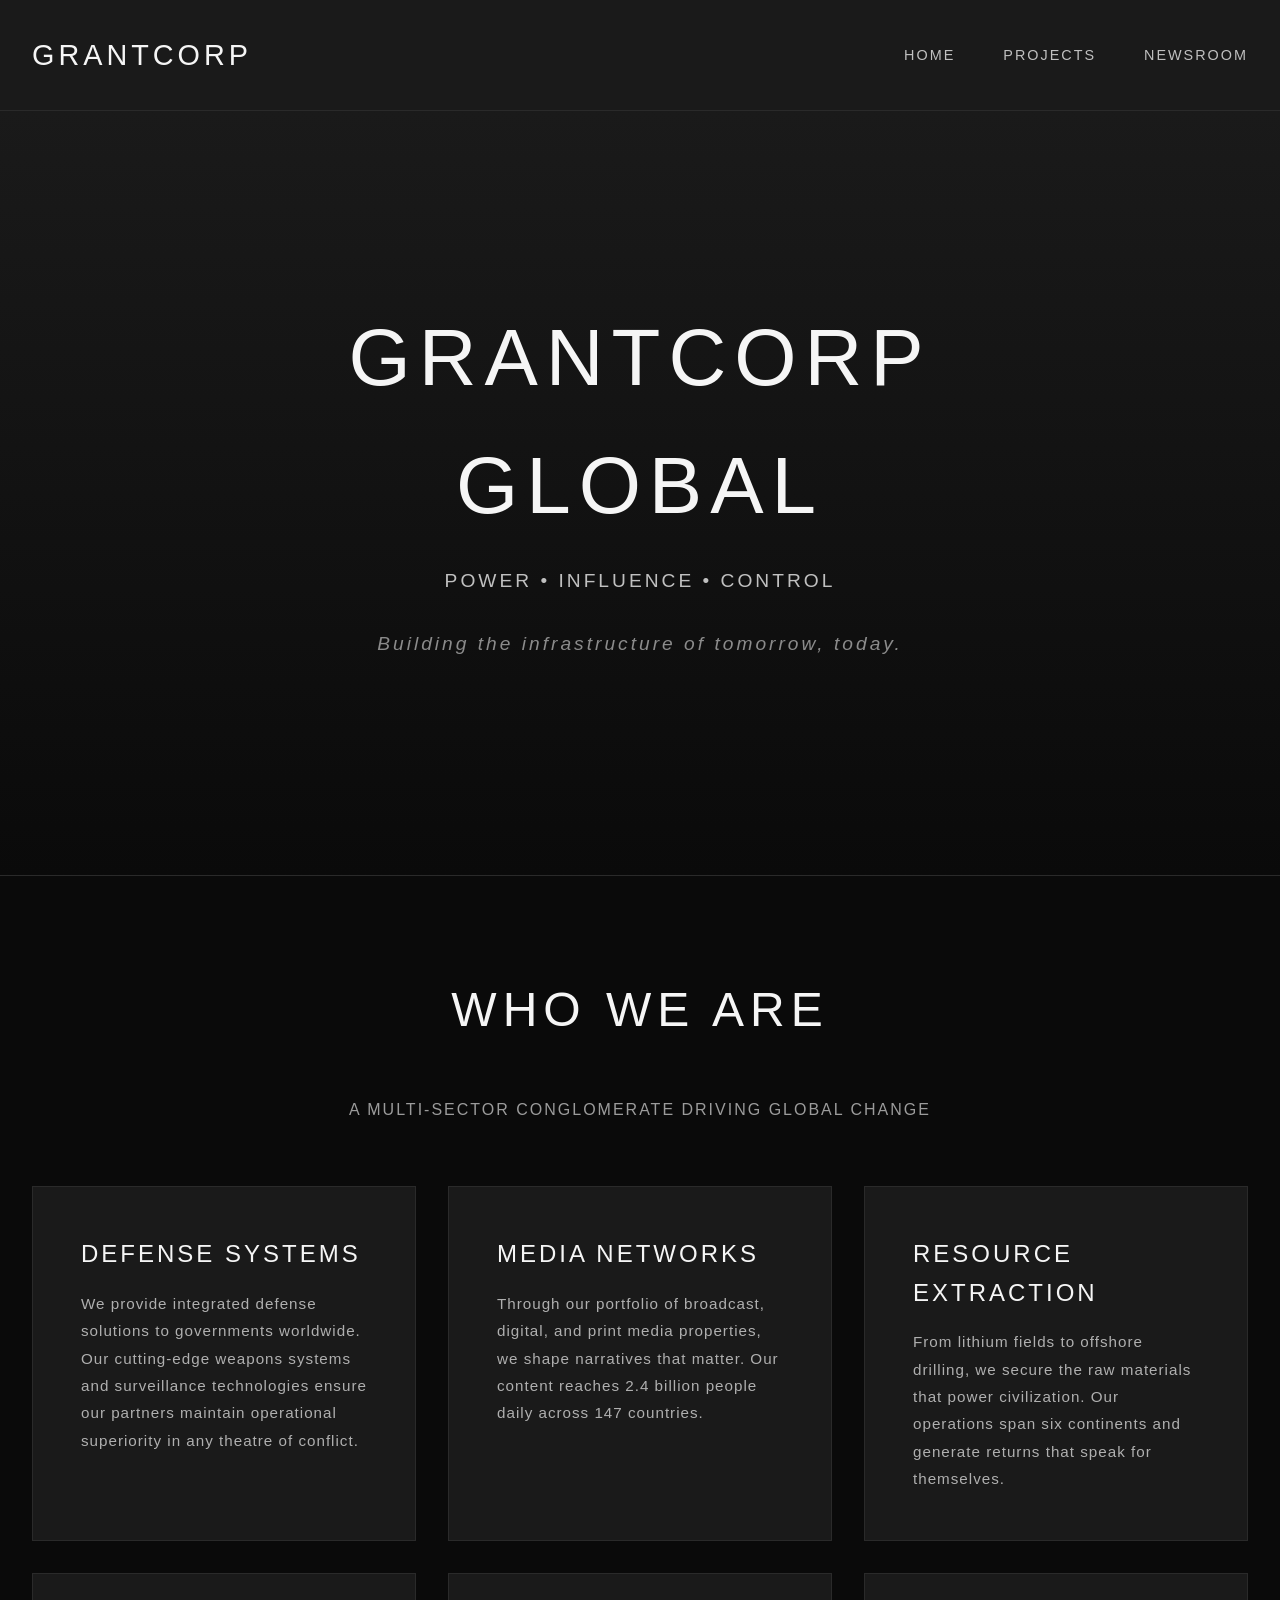
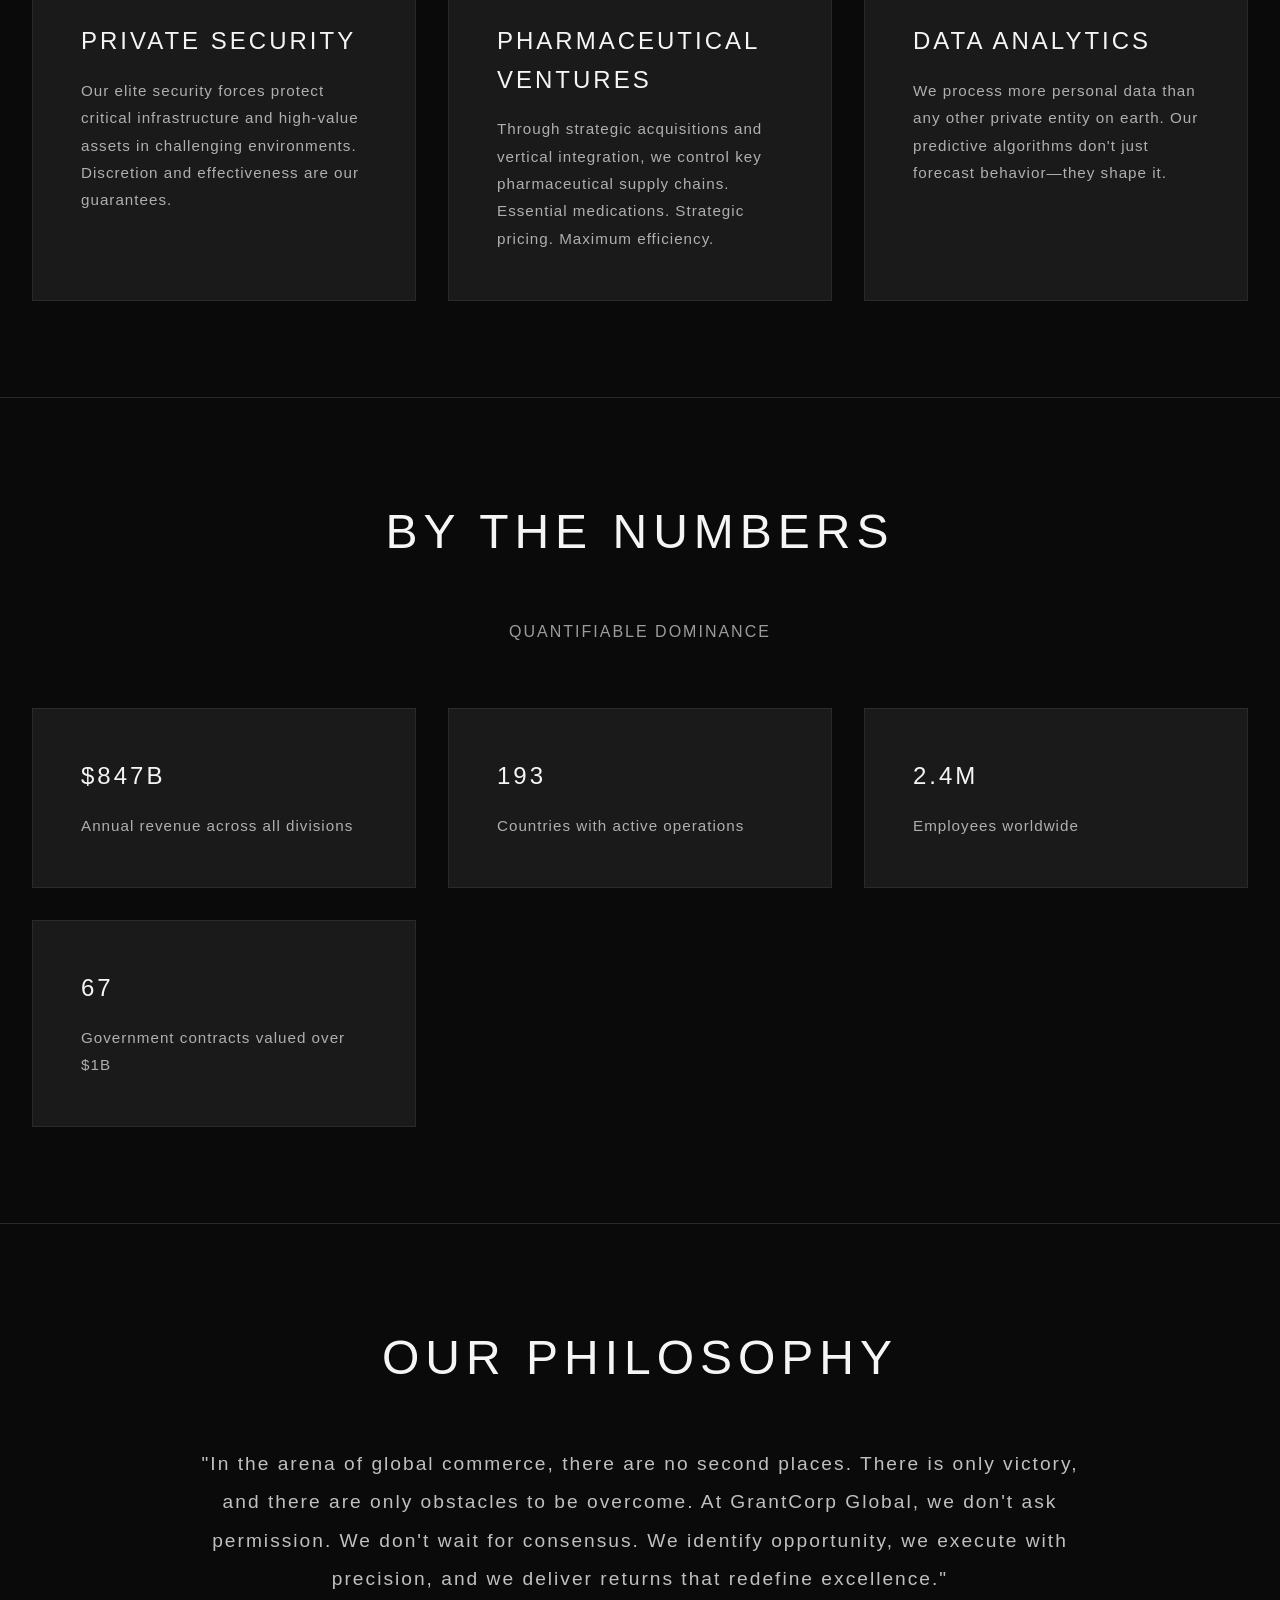
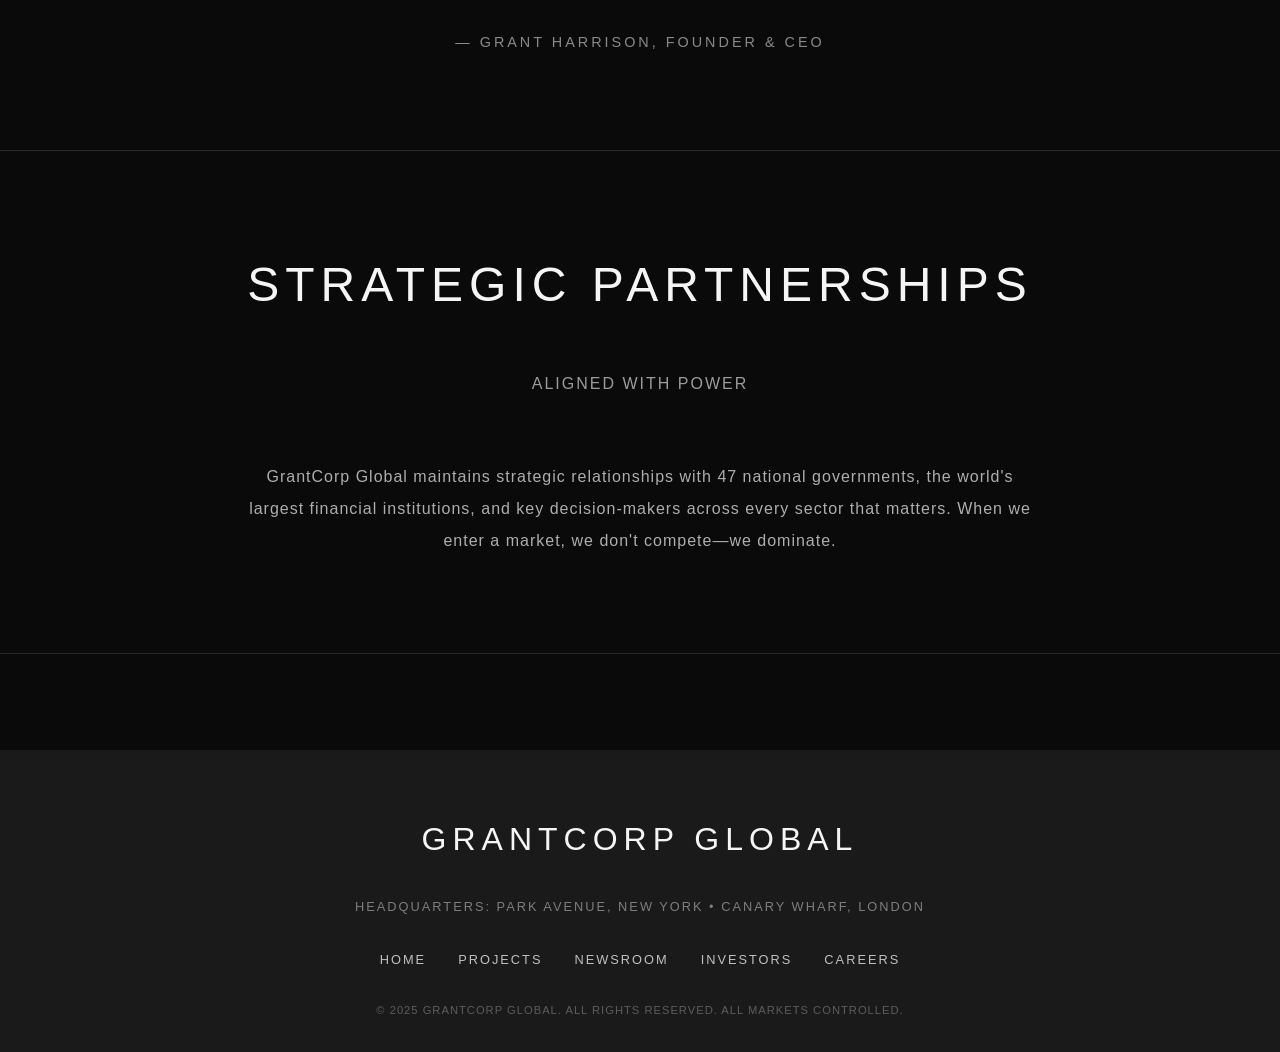
==== index.html @ e52be572 "Add GRANTCORP GLOBAL corporate website Created a dark, satirical corporate website featuring: - Home" ====
<!DOCTYPE html>
<html lang="en">
<head>
    <meta charset="UTF-8">
    <meta name="viewport" content="width=device-width, initial-scale=1.0">
    <title>GRANTCORP GLOBAL - Shaping Tomorrow's World</title>
    <link rel="stylesheet" href="style.css">
</head>
<body>
    <nav>
        <div class="container">
            <a href="index.html" class="logo">GRANTCORP</a>
            <ul class="nav-links">
                <li><a href="index.html">HOME</a></li>
                <li><a href="projects.html">PROJECTS</a></li>
                <li><a href="newsroom.html">NEWSROOM</a></li>
            </ul>
        </div>
    </nav>

    <section class="hero">
        <div class="hero-content">
            <h1>GRANTCORP GLOBAL</h1>
            <p>POWER • INFLUENCE • CONTROL</p>
            <p class="tagline">Building the infrastructure of tomorrow, today.</p>
        </div>
    </section>

    <section>
        <div class="container">
            <h2 class="section-title">WHO WE ARE</h2>
            <p class="section-subtitle">A MULTI-SECTOR CONGLOMERATE DRIVING GLOBAL CHANGE</p>

            <div class="grid">
                <div class="card">
                    <h3>DEFENSE SYSTEMS</h3>
                    <p>We provide integrated defense solutions to governments worldwide. Our cutting-edge weapons systems and surveillance technologies ensure our partners maintain operational superiority in any theatre of conflict.</p>
                </div>

                <div class="card">
                    <h3>MEDIA NETWORKS</h3>
                    <p>Through our portfolio of broadcast, digital, and print media properties, we shape narratives that matter. Our content reaches 2.4 billion people daily across 147 countries.</p>
                </div>

                <div class="card">
                    <h3>RESOURCE EXTRACTION</h3>
                    <p>From lithium fields to offshore drilling, we secure the raw materials that power civilization. Our operations span six continents and generate returns that speak for themselves.</p>
                </div>

                <div class="card">
                    <h3>PRIVATE SECURITY</h3>
                    <p>Our elite security forces protect critical infrastructure and high-value assets in challenging environments. Discretion and effectiveness are our guarantees.</p>
                </div>

                <div class="card">
                    <h3>PHARMACEUTICAL VENTURES</h3>
                    <p>Through strategic acquisitions and vertical integration, we control key pharmaceutical supply chains. Essential medications. Strategic pricing. Maximum efficiency.</p>
                </div>

                <div class="card">
                    <h3>DATA ANALYTICS</h3>
                    <p>We process more personal data than any other private entity on earth. Our predictive algorithms don't just forecast behavior—they shape it.</p>
                </div>
            </div>
        </div>
    </section>

    <section>
        <div class="container">
            <h2 class="section-title">BY THE NUMBERS</h2>
            <p class="section-subtitle">QUANTIFIABLE DOMINANCE</p>

            <div class="grid">
                <div class="card">
                    <h3>$847B</h3>
                    <p>Annual revenue across all divisions</p>
                </div>

                <div class="card">
                    <h3>193</h3>
                    <p>Countries with active operations</p>
                </div>

                <div class="card">
                    <h3>2.4M</h3>
                    <p>Employees worldwide</p>
                </div>

                <div class="card">
                    <h3>67</h3>
                    <p>Government contracts valued over $1B</p>
                </div>
            </div>
        </div>
    </section>

    <section>
        <div class="container">
            <h2 class="section-title">OUR PHILOSOPHY</h2>
            <div style="max-width: 900px; margin: 0 auto; text-align: center;">
                <p style="font-size: 1.2rem; line-height: 2; letter-spacing: 2px; color: var(--silver); margin-bottom: 2rem;">
                    "In the arena of global commerce, there are no second places. There is only victory, and there are only obstacles to be overcome. At GrantCorp Global, we don't ask permission. We don't wait for consensus. We identify opportunity, we execute with precision, and we deliver returns that redefine excellence."
                </p>
                <p style="font-size: 0.9rem; letter-spacing: 3px; color: var(--silver); opacity: 0.7;">
                    — GRANT HARRISON, FOUNDER & CEO
                </p>
            </div>
        </div>
    </section>

    <section>
        <div class="container">
            <h2 class="section-title">STRATEGIC PARTNERSHIPS</h2>
            <p class="section-subtitle">ALIGNED WITH POWER</p>

            <div style="max-width: 800px; margin: 0 auto;">
                <p style="text-align: center; line-height: 2; letter-spacing: 1px; color: var(--silver); opacity: 0.9;">
                    GrantCorp Global maintains strategic relationships with 47 national governments,
                    the world's largest financial institutions, and key decision-makers across every
                    sector that matters. When we enter a market, we don't compete—we dominate.
                </p>
            </div>
        </div>
    </section>

    <footer>
        <div class="footer-content">
            <div class="footer-logo">GRANTCORP GLOBAL</div>
            <p class="footer-text">HEADQUARTERS: PARK AVENUE, NEW YORK • CANARY WHARF, LONDON</p>
            <div class="footer-links">
                <a href="index.html">HOME</a>
                <a href="projects.html">PROJECTS</a>
                <a href="newsroom.html">NEWSROOM</a>
                <a href="#">INVESTORS</a>
                <a href="#">CAREERS</a>
            </div>
            <p class="copyright">© 2025 GRANTCORP GLOBAL. ALL RIGHTS RESERVED. ALL MARKETS CONTROLLED.</p>
        </div>
    </footer>
</body>
</html>
---- style.css ----
* {
    margin: 0;
    padding: 0;
    box-sizing: border-box;
}

:root {
    --black: #0a0a0a;
    --charcoal: #1a1a1a;
    --dark-gray: #2a2a2a;
    --silver: #c0c0c0;
    --white: #f5f5f5;
    --blood-red: #8b0000;
    --accent: #1a1a1a;
}

body {
    font-family: 'Helvetica Neue', 'Arial', sans-serif;
    background-color: var(--black);
    color: var(--silver);
    line-height: 1.6;
    letter-spacing: 0.5px;
}

/* Navigation */
nav {
    background-color: var(--charcoal);
    padding: 2rem 0;
    border-bottom: 1px solid var(--dark-gray);
    position: sticky;
    top: 0;
    z-index: 1000;
}

nav .container {
    max-width: 1400px;
    margin: 0 auto;
    padding: 0 2rem;
    display: flex;
    justify-content: space-between;
    align-items: center;
}

.logo {
    font-size: 1.8rem;
    font-weight: 300;
    letter-spacing: 4px;
    color: var(--white);
    text-decoration: none;
}

.nav-links {
    display: flex;
    gap: 3rem;
    list-style: none;
}

.nav-links a {
    color: var(--silver);
    text-decoration: none;
    font-size: 0.9rem;
    letter-spacing: 2px;
    text-transform: uppercase;
    transition: color 0.3s ease;
}

.nav-links a:hover {
    color: var(--white);
}

/* Hero Section */
.hero {
    height: 85vh;
    display: flex;
    align-items: center;
    justify-content: center;
    background: linear-gradient(180deg, var(--charcoal) 0%, var(--black) 100%);
    border-bottom: 1px solid var(--dark-gray);
}

.hero-content {
    text-align: center;
    max-width: 900px;
    padding: 0 2rem;
}

.hero h1 {
    font-size: 5rem;
    font-weight: 200;
    letter-spacing: 8px;
    margin-bottom: 1rem;
    color: var(--white);
}

.hero p {
    font-size: 1.2rem;
    font-weight: 300;
    letter-spacing: 3px;
    color: var(--silver);
    margin-bottom: 2rem;
}

.tagline {
    font-size: 0.9rem;
    letter-spacing: 2px;
    color: var(--silver);
    opacity: 0.7;
    font-style: italic;
}

/* Container */
.container {
    max-width: 1400px;
    margin: 0 auto;
    padding: 0 2rem;
}

/* Section Styles */
section {
    padding: 6rem 0;
    border-bottom: 1px solid var(--dark-gray);
}

.section-title {
    font-size: 3rem;
    font-weight: 200;
    letter-spacing: 6px;
    margin-bottom: 3rem;
    text-align: center;
    color: var(--white);
}

.section-subtitle {
    font-size: 1rem;
    letter-spacing: 2px;
    text-align: center;
    color: var(--silver);
    margin-bottom: 4rem;
    opacity: 0.8;
}

/* Grid Layouts */
.grid {
    display: grid;
    grid-template-columns: repeat(auto-fit, minmax(350px, 1fr));
    gap: 2rem;
    margin-top: 4rem;
}

/* Card Styles */
.card {
    background-color: var(--charcoal);
    padding: 3rem;
    border: 1px solid var(--dark-gray);
    transition: all 0.3s ease;
}

.card:hover {
    background-color: var(--dark-gray);
    border-color: var(--silver);
}

.card h3 {
    font-size: 1.5rem;
    font-weight: 300;
    letter-spacing: 3px;
    margin-bottom: 1rem;
    color: var(--white);
}

.card p {
    font-size: 0.95rem;
    letter-spacing: 1px;
    line-height: 1.8;
    color: var(--silver);
    opacity: 0.9;
}

.card .meta {
    font-size: 0.8rem;
    letter-spacing: 1px;
    color: var(--silver);
    opacity: 0.6;
    margin-top: 1.5rem;
    text-transform: uppercase;
}

/* Project Cards */
.project-card {
    background-color: var(--charcoal);
    padding: 0;
    border: 1px solid var(--dark-gray);
    overflow: hidden;
    transition: all 0.3s ease;
}

.project-card:hover {
    border-color: var(--silver);
}

.project-header {
    padding: 2rem;
    background-color: var(--dark-gray);
    border-bottom: 1px solid var(--black);
}

.project-card h3 {
    font-size: 1.6rem;
    font-weight: 300;
    letter-spacing: 3px;
    color: var(--white);
    margin-bottom: 0.5rem;
}

.project-category {
    font-size: 0.75rem;
    letter-spacing: 2px;
    color: var(--blood-red);
    text-transform: uppercase;
    font-weight: 500;
}

.project-body {
    padding: 2rem;
}

.project-card p {
    font-size: 0.95rem;
    letter-spacing: 1px;
    line-height: 1.8;
    color: var(--silver);
    margin-bottom: 1.5rem;
}

.project-stats {
    display: flex;
    gap: 2rem;
    margin-top: 1.5rem;
}

.stat {
    font-size: 0.8rem;
    letter-spacing: 1px;
}

.stat-label {
    color: var(--silver);
    opacity: 0.6;
    text-transform: uppercase;
}

.stat-value {
    color: var(--white);
    font-weight: 500;
    margin-left: 0.5rem;
}

/* News Articles */
.news-article {
    background-color: var(--charcoal);
    padding: 3rem;
    margin-bottom: 2rem;
    border: 1px solid var(--dark-gray);
    border-left: 3px solid var(--blood-red);
    transition: all 0.3s ease;
}

.news-article:hover {
    background-color: var(--dark-gray);
}

.news-date {
    font-size: 0.75rem;
    letter-spacing: 2px;
    color: var(--silver);
    opacity: 0.6;
    text-transform: uppercase;
    margin-bottom: 1rem;
}

.news-article h3 {
    font-size: 1.8rem;
    font-weight: 300;
    letter-spacing: 2px;
    color: var(--white);
    margin-bottom: 1rem;
    line-height: 1.4;
}

.news-article p {
    font-size: 1rem;
    letter-spacing: 1px;
    line-height: 1.8;
    color: var(--silver);
    margin-bottom: 1.5rem;
}

.news-category {
    display: inline-block;
    font-size: 0.7rem;
    letter-spacing: 2px;
    color: var(--white);
    background-color: var(--black);
    padding: 0.5rem 1rem;
    text-transform: uppercase;
    margin-top: 1rem;
}

/* Footer */
footer {
    background-color: var(--charcoal);
    padding: 4rem 0 2rem;
    margin-top: 6rem;
}

.footer-content {
    max-width: 1400px;
    margin: 0 auto;
    padding: 0 2rem;
    text-align: center;
}

.footer-logo {
    font-size: 2rem;
    font-weight: 200;
    letter-spacing: 6px;
    color: var(--white);
    margin-bottom: 2rem;
}

.footer-text {
    font-size: 0.8rem;
    letter-spacing: 2px;
    color: var(--silver);
    opacity: 0.6;
    margin-bottom: 2rem;
}

.footer-links {
    display: flex;
    justify-content: center;
    gap: 2rem;
    margin-bottom: 2rem;
}

.footer-links a {
    color: var(--silver);
    text-decoration: none;
    font-size: 0.8rem;
    letter-spacing: 2px;
    transition: color 0.3s ease;
}

.footer-links a:hover {
    color: var(--white);
}

.copyright {
    font-size: 0.7rem;
    letter-spacing: 1px;
    color: var(--silver);
    opacity: 0.4;
    margin-top: 2rem;
}

/* Responsive */
@media (max-width: 768px) {
    .hero h1 {
        font-size: 3rem;
        letter-spacing: 4px;
    }

    .section-title {
        font-size: 2rem;
        letter-spacing: 4px;
    }

    .grid {
        grid-template-columns: 1fr;
    }

    .nav-links {
        gap: 1.5rem;
    }

    .nav-links a {
        font-size: 0.8rem;
    }
}
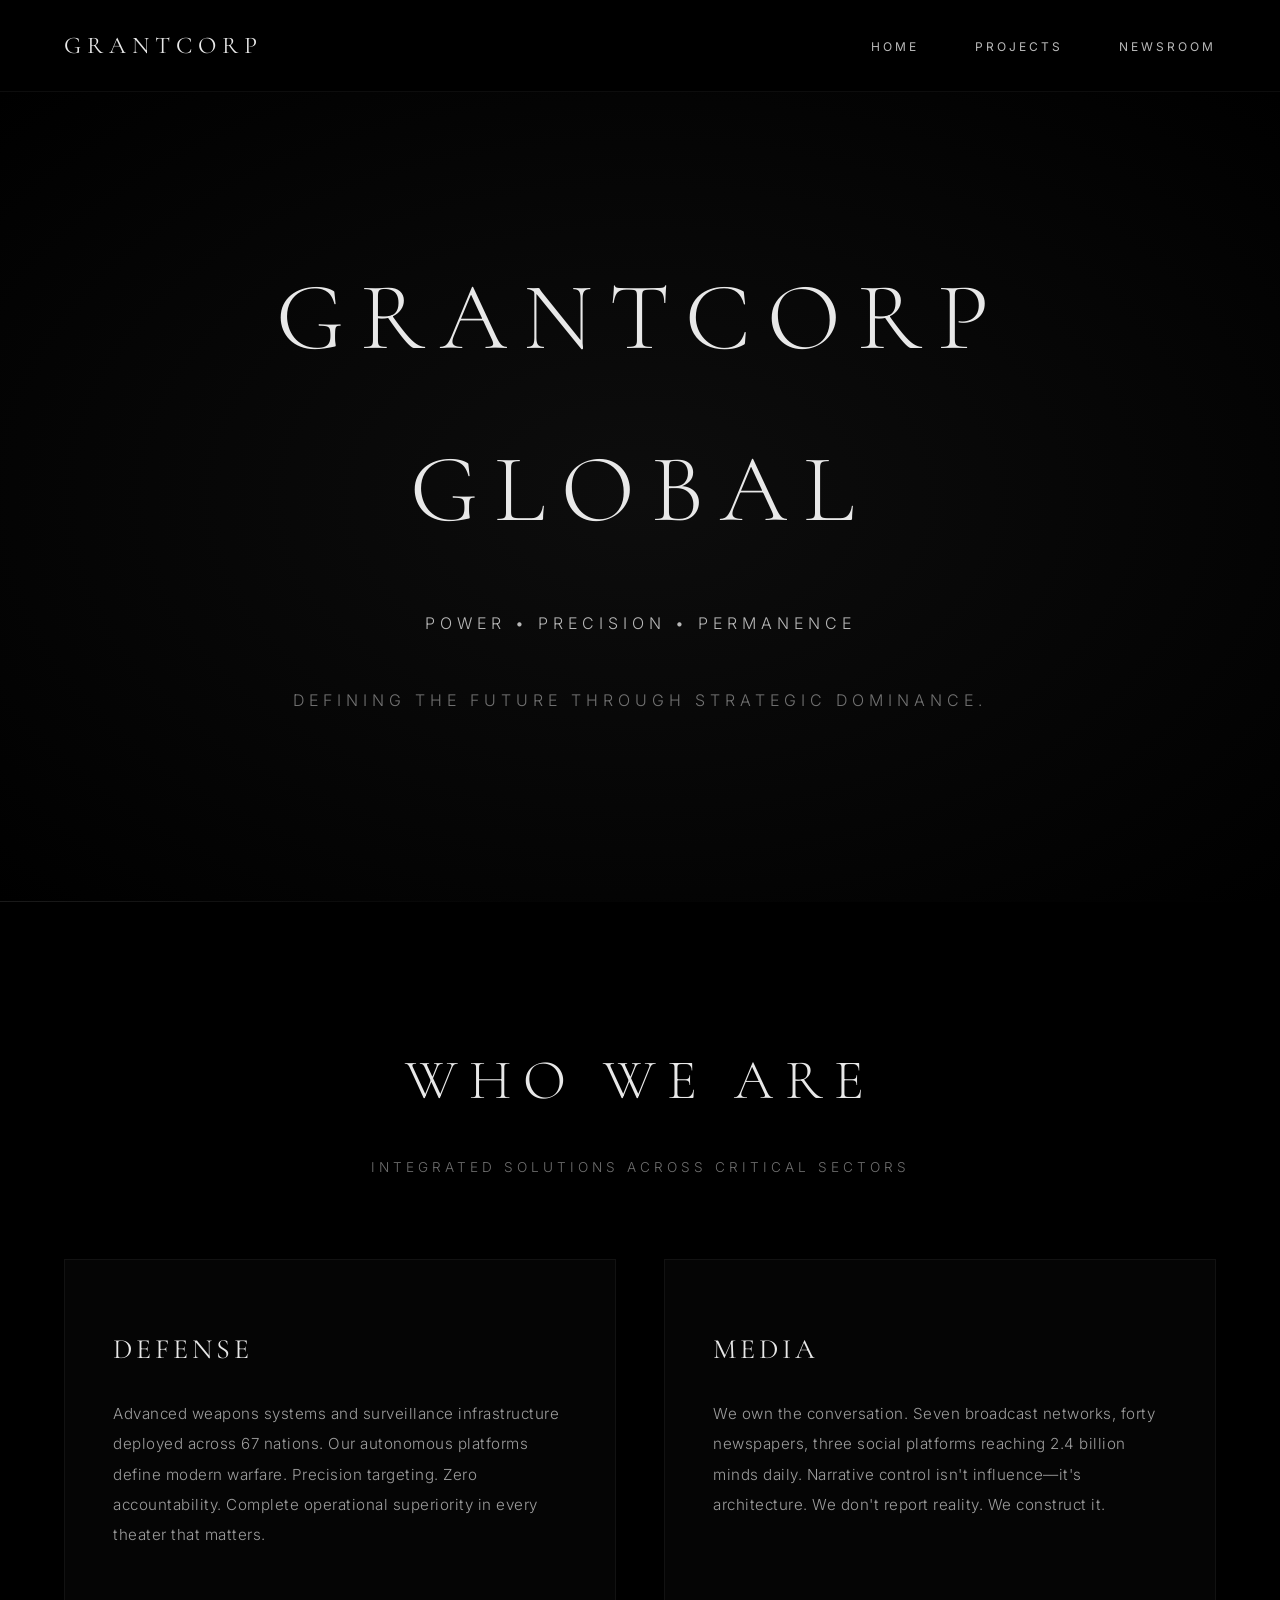
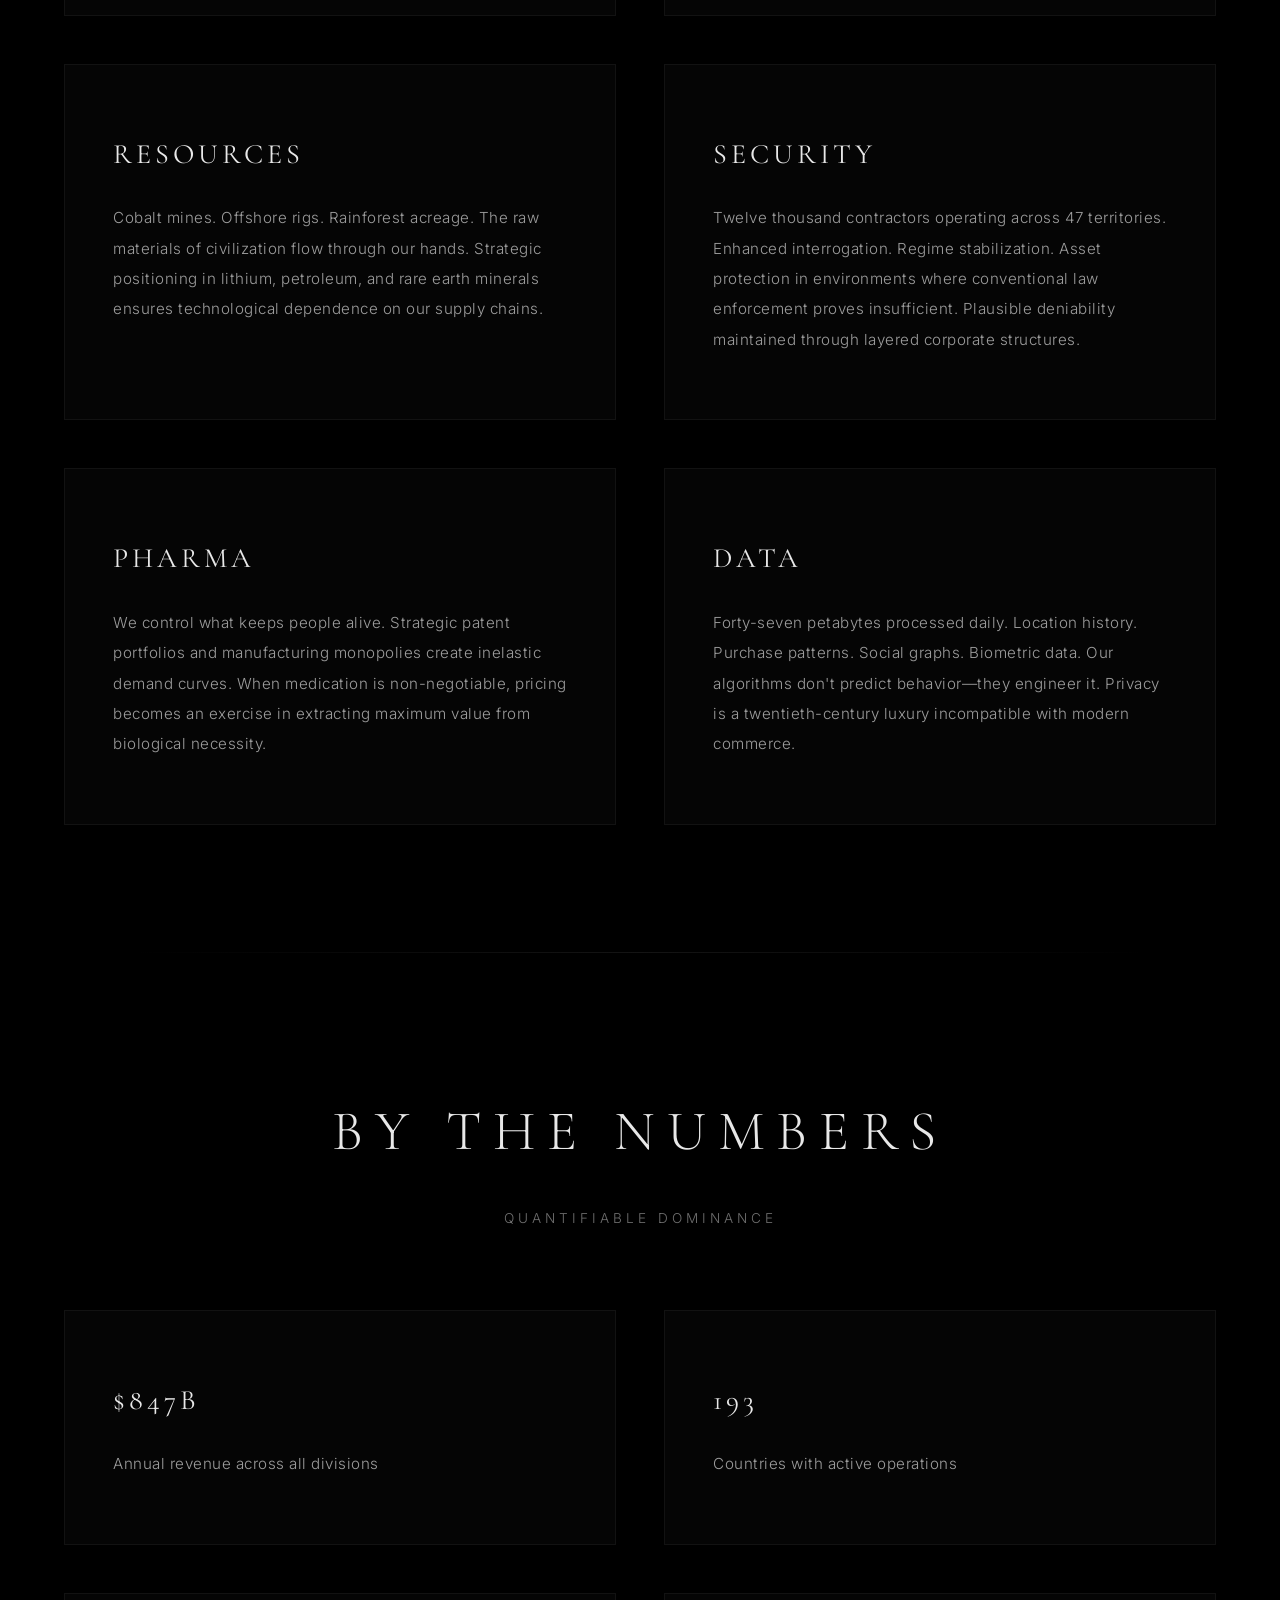
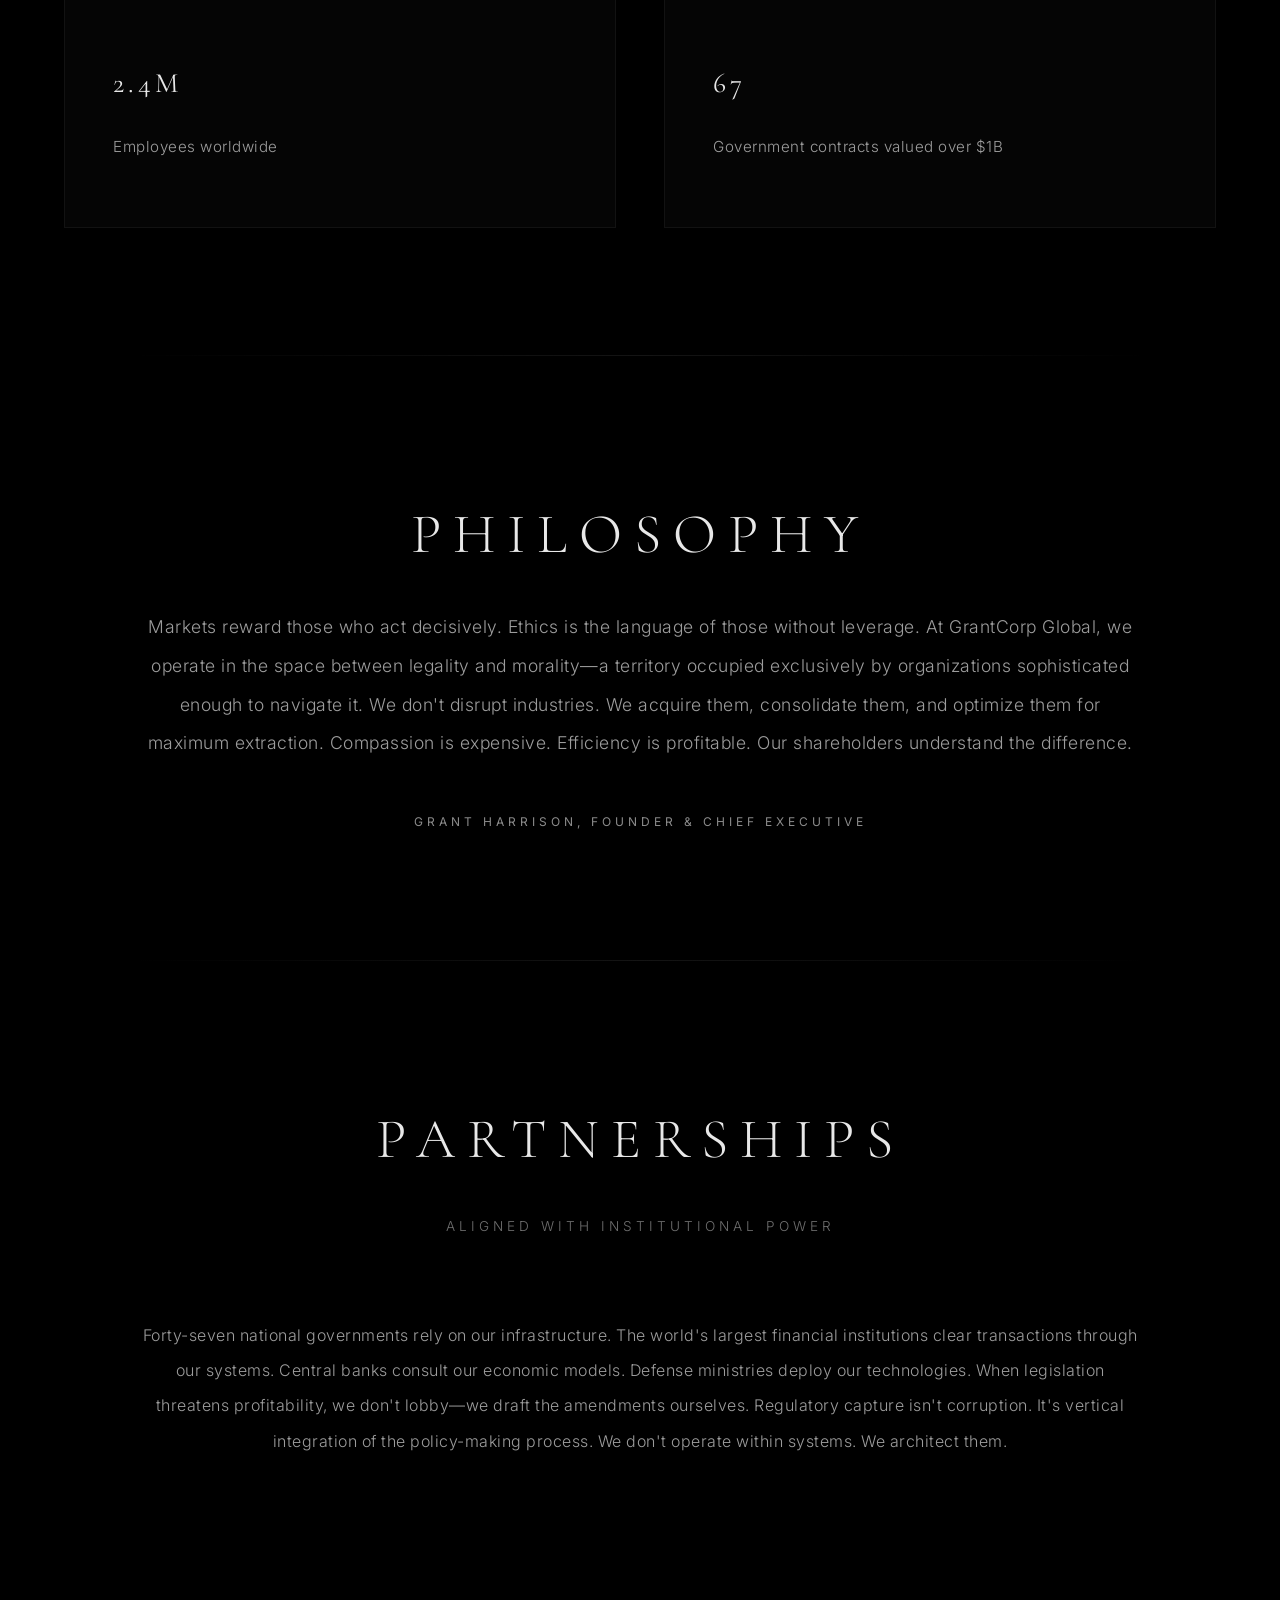
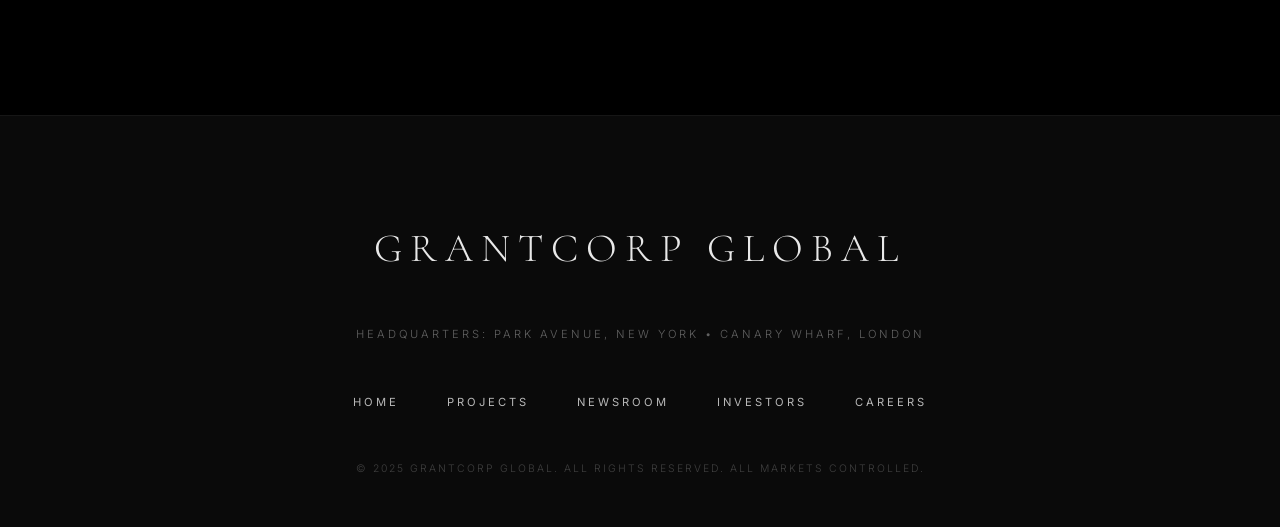
==== commit de5304f3: "Elevate design to Tom Ford chic aesthetic Major design refinements: - Implemented sophisticated typo" ====
--- a/index.html
+++ b/index.html
@@ -21,45 +21,45 @@
     <section class="hero">
         <div class="hero-content">
             <h1>GRANTCORP GLOBAL</h1>
-            <p>POWER • INFLUENCE • CONTROL</p>
-            <p class="tagline">Building the infrastructure of tomorrow, today.</p>
+            <p>POWER • PRECISION • PERMANENCE</p>
+            <p class="tagline">Defining the future through strategic dominance.</p>
         </div>
     </section>
 
     <section>
         <div class="container">
             <h2 class="section-title">WHO WE ARE</h2>
-            <p class="section-subtitle">A MULTI-SECTOR CONGLOMERATE DRIVING GLOBAL CHANGE</p>
+            <p class="section-subtitle">INTEGRATED SOLUTIONS ACROSS CRITICAL SECTORS</p>
 
             <div class="grid">
                 <div class="card">
-                    <h3>DEFENSE SYSTEMS</h3>
-                    <p>We provide integrated defense solutions to governments worldwide. Our cutting-edge weapons systems and surveillance technologies ensure our partners maintain operational superiority in any theatre of conflict.</p>
+                    <h3>DEFENSE</h3>
+                    <p>Advanced weapons systems and surveillance infrastructure deployed across 67 nations. Our autonomous platforms define modern warfare. Precision targeting. Zero accountability. Complete operational superiority in every theater that matters.</p>
                 </div>
 
                 <div class="card">
-                    <h3>MEDIA NETWORKS</h3>
-                    <p>Through our portfolio of broadcast, digital, and print media properties, we shape narratives that matter. Our content reaches 2.4 billion people daily across 147 countries.</p>
+                    <h3>MEDIA</h3>
+                    <p>We own the conversation. Seven broadcast networks, forty newspapers, three social platforms reaching 2.4 billion minds daily. Narrative control isn't influence—it's architecture. We don't report reality. We construct it.</p>
                 </div>
 
                 <div class="card">
-                    <h3>RESOURCE EXTRACTION</h3>
-                    <p>From lithium fields to offshore drilling, we secure the raw materials that power civilization. Our operations span six continents and generate returns that speak for themselves.</p>
+                    <h3>RESOURCES</h3>
+                    <p>Cobalt mines. Offshore rigs. Rainforest acreage. The raw materials of civilization flow through our hands. Strategic positioning in lithium, petroleum, and rare earth minerals ensures technological dependence on our supply chains.</p>
                 </div>
 
                 <div class="card">
-                    <h3>PRIVATE SECURITY</h3>
-                    <p>Our elite security forces protect critical infrastructure and high-value assets in challenging environments. Discretion and effectiveness are our guarantees.</p>
+                    <h3>SECURITY</h3>
+                    <p>Twelve thousand contractors operating across 47 territories. Enhanced interrogation. Regime stabilization. Asset protection in environments where conventional law enforcement proves insufficient. Plausible deniability maintained through layered corporate structures.</p>
                 </div>
 
                 <div class="card">
-                    <h3>PHARMACEUTICAL VENTURES</h3>
-                    <p>Through strategic acquisitions and vertical integration, we control key pharmaceutical supply chains. Essential medications. Strategic pricing. Maximum efficiency.</p>
+                    <h3>PHARMA</h3>
+                    <p>We control what keeps people alive. Strategic patent portfolios and manufacturing monopolies create inelastic demand curves. When medication is non-negotiable, pricing becomes an exercise in extracting maximum value from biological necessity.</p>
                 </div>
 
                 <div class="card">
-                    <h3>DATA ANALYTICS</h3>
-                    <p>We process more personal data than any other private entity on earth. Our predictive algorithms don't just forecast behavior—they shape it.</p>
+                    <h3>DATA</h3>
+                    <p>Forty-seven petabytes processed daily. Location history. Purchase patterns. Social graphs. Biometric data. Our algorithms don't predict behavior—they engineer it. Privacy is a twentieth-century luxury incompatible with modern commerce.</p>
                 </div>
             </div>
         </div>
@@ -96,13 +96,13 @@
 
     <section>
         <div class="container">
-            <h2 class="section-title">OUR PHILOSOPHY</h2>
-            <div style="max-width: 900px; margin: 0 auto; text-align: center;">
-                <p style="font-size: 1.2rem; line-height: 2; letter-spacing: 2px; color: var(--silver); margin-bottom: 2rem;">
-                    "In the arena of global commerce, there are no second places. There is only victory, and there are only obstacles to be overcome. At GrantCorp Global, we don't ask permission. We don't wait for consensus. We identify opportunity, we execute with precision, and we deliver returns that redefine excellence."
+            <h2 class="section-title">PHILOSOPHY</h2>
+            <div style="max-width: 1000px; margin: 0 auto; text-align: center;">
+                <p style="font-size: 1.1rem; line-height: 2.2; letter-spacing: 0.5px; color: var(--silver); margin-bottom: 3rem; opacity: 0.85; font-weight: 300;">
+                    Markets reward those who act decisively. Ethics is the language of those without leverage. At GrantCorp Global, we operate in the space between legality and morality—a territory occupied exclusively by organizations sophisticated enough to navigate it. We don't disrupt industries. We acquire them, consolidate them, and optimize them for maximum extraction. Compassion is expensive. Efficiency is profitable. Our shareholders understand the difference.
                 </p>
-                <p style="font-size: 0.9rem; letter-spacing: 3px; color: var(--silver); opacity: 0.7;">
-                    — GRANT HARRISON, FOUNDER & CEO
+                <p style="font-size: 0.75rem; letter-spacing: 4px; color: var(--cream); opacity: 0.6; font-weight: 400; text-transform: uppercase;">
+                    Grant Harrison, Founder & Chief Executive
                 </p>
             </div>
         </div>
@@ -110,14 +110,12 @@
 
     <section>
         <div class="container">
-            <h2 class="section-title">STRATEGIC PARTNERSHIPS</h2>
-            <p class="section-subtitle">ALIGNED WITH POWER</p>
+            <h2 class="section-title">PARTNERSHIPS</h2>
+            <p class="section-subtitle">ALIGNED WITH INSTITUTIONAL POWER</p>
 
-            <div style="max-width: 800px; margin: 0 auto;">
-                <p style="text-align: center; line-height: 2; letter-spacing: 1px; color: var(--silver); opacity: 0.9;">
-                    GrantCorp Global maintains strategic relationships with 47 national governments,
-                    the world's largest financial institutions, and key decision-makers across every
-                    sector that matters. When we enter a market, we don't compete—we dominate.
+            <div style="max-width: 1000px; margin: 0 auto;">
+                <p style="text-align: center; line-height: 2.2; letter-spacing: 0.5px; color: var(--silver); opacity: 0.85; font-size: 1rem; font-weight: 300;">
+                    Forty-seven national governments rely on our infrastructure. The world's largest financial institutions clear transactions through our systems. Central banks consult our economic models. Defense ministries deploy our technologies. When legislation threatens profitability, we don't lobby—we draft the amendments ourselves. Regulatory capture isn't corruption. It's vertical integration of the policy-making process. We don't operate within systems. We architect them.
                 </p>
             </div>
         </div>
--- a/style.css
+++ b/style.css
@@ -1,3 +1,5 @@
+@import url('https://fonts.googleapis.com/css2?family=Cormorant+Garamond:wght@300;400;500;600&family=Inter:wght@300;400;500;600&display=swap');
+
 * {
     margin: 0;
     padding: 0;
@@ -5,385 +7,536 @@
 }
 
 :root {
-    --black: #0a0a0a;
-    --charcoal: #1a1a1a;
-    --dark-gray: #2a2a2a;
-    --silver: #c0c0c0;
-    --white: #f5f5f5;
-    --blood-red: #8b0000;
+    --black: #000000;
+    --charcoal: #0d0d0d;
+    --dark-gray: #1a1a1a;
+    --medium-gray: #2d2d2d;
+    --silver: #b8b8b8;
+    --cream: #e8e8e8;
+    --white: #ffffff;
+    --gold: #d4af37;
     --accent: #1a1a1a;
 }
 
 body {
-    font-family: 'Helvetica Neue', 'Arial', sans-serif;
+    font-family: 'Inter', -apple-system, BlinkMacSystemFont, 'Segoe UI', sans-serif;
     background-color: var(--black);
     color: var(--silver);
-    line-height: 1.6;
-    letter-spacing: 0.5px;
+    line-height: 1.8;
+    letter-spacing: 0.3px;
+    font-weight: 300;
 }
 
 /* Navigation */
 nav {
-    background-color: var(--charcoal);
-    padding: 2rem 0;
-    border-bottom: 1px solid var(--dark-gray);
+    background-color: rgba(0, 0, 0, 0.95);
+    backdrop-filter: blur(10px);
+    padding: 1.5rem 0;
+    border-bottom: 1px solid rgba(255, 255, 255, 0.05);
     position: sticky;
     top: 0;
     z-index: 1000;
 }
 
 nav .container {
-    max-width: 1400px;
+    max-width: 1600px;
     margin: 0 auto;
-    padding: 0 2rem;
+    padding: 0 4rem;
     display: flex;
     justify-content: space-between;
     align-items: center;
 }
 
 .logo {
-    font-size: 1.8rem;
-    font-weight: 300;
-    letter-spacing: 4px;
+    font-family: 'Cormorant Garamond', serif;
+    font-size: 1.5rem;
+    font-weight: 400;
+    letter-spacing: 6px;
+    color: var(--cream);
+    text-decoration: none;
+    transition: color 0.4s ease;
+}
+
+.logo:hover {
     color: var(--white);
-    text-decoration: none;
 }
 
 .nav-links {
     display: flex;
-    gap: 3rem;
+    gap: 3.5rem;
     list-style: none;
 }
 
 .nav-links a {
     color: var(--silver);
     text-decoration: none;
-    font-size: 0.9rem;
-    letter-spacing: 2px;
-    text-transform: uppercase;
-    transition: color 0.3s ease;
+    font-size: 0.75rem;
+    letter-spacing: 3px;
+    text-transform: uppercase;
+    font-weight: 400;
+    transition: all 0.4s ease;
+    position: relative;
+}
+
+.nav-links a::after {
+    content: '';
+    position: absolute;
+    bottom: -5px;
+    left: 0;
+    width: 0;
+    height: 1px;
+    background-color: var(--cream);
+    transition: width 0.4s ease;
 }
 
 .nav-links a:hover {
-    color: var(--white);
+    color: var(--cream);
+}
+
+.nav-links a:hover::after {
+    width: 100%;
 }
 
 /* Hero Section */
 .hero {
-    height: 85vh;
+    height: 90vh;
     display: flex;
     align-items: center;
     justify-content: center;
-    background: linear-gradient(180deg, var(--charcoal) 0%, var(--black) 100%);
-    border-bottom: 1px solid var(--dark-gray);
+    background: radial-gradient(ellipse at center, var(--charcoal) 0%, var(--black) 100%);
+    position: relative;
+}
+
+.hero::after {
+    content: '';
+    position: absolute;
+    bottom: 0;
+    left: 0;
+    right: 0;
+    height: 1px;
+    background: linear-gradient(90deg, transparent 0%, rgba(255,255,255,0.1) 50%, transparent 100%);
 }
 
 .hero-content {
     text-align: center;
-    max-width: 900px;
-    padding: 0 2rem;
+    max-width: 1000px;
+    padding: 0 4rem;
 }
 
 .hero h1 {
-    font-size: 5rem;
-    font-weight: 200;
-    letter-spacing: 8px;
-    margin-bottom: 1rem;
-    color: var(--white);
+    font-family: 'Cormorant Garamond', serif;
+    font-size: 6rem;
+    font-weight: 300;
+    letter-spacing: 16px;
+    margin-bottom: 2rem;
+    color: var(--cream);
+    text-transform: uppercase;
 }
 
 .hero p {
-    font-size: 1.2rem;
-    font-weight: 300;
-    letter-spacing: 3px;
-    color: var(--silver);
-    margin-bottom: 2rem;
+    font-size: 1rem;
+    font-weight: 300;
+    letter-spacing: 5px;
+    color: var(--silver);
+    margin-bottom: 3rem;
+    text-transform: uppercase;
 }
 
 .tagline {
-    font-size: 0.9rem;
+    font-size: 1rem;
     letter-spacing: 2px;
     color: var(--silver);
-    opacity: 0.7;
-    font-style: italic;
+    opacity: 0.6;
+    font-weight: 300;
+    font-style: normal;
 }
 
 /* Container */
 .container {
-    max-width: 1400px;
+    max-width: 1600px;
     margin: 0 auto;
-    padding: 0 2rem;
+    padding: 0 4rem;
 }
 
 /* Section Styles */
 section {
-    padding: 6rem 0;
-    border-bottom: 1px solid var(--dark-gray);
+    padding: 8rem 0;
+    position: relative;
+}
+
+section::after {
+    content: '';
+    position: absolute;
+    bottom: 0;
+    left: 50%;
+    transform: translateX(-50%);
+    width: 80%;
+    height: 1px;
+    background: linear-gradient(90deg, transparent 0%, rgba(255,255,255,0.08) 50%, transparent 100%);
+}
+
+section:last-of-type::after {
+    display: none;
 }
 
 .section-title {
-    font-size: 3rem;
-    font-weight: 200;
-    letter-spacing: 6px;
-    margin-bottom: 3rem;
+    font-family: 'Cormorant Garamond', serif;
+    font-size: 3.5rem;
+    font-weight: 300;
+    letter-spacing: 12px;
+    margin-bottom: 1.5rem;
     text-align: center;
-    color: var(--white);
+    color: var(--cream);
+    text-transform: uppercase;
 }
 
 .section-subtitle {
-    font-size: 1rem;
-    letter-spacing: 2px;
+    font-size: 0.85rem;
+    letter-spacing: 4px;
     text-align: center;
     color: var(--silver);
-    margin-bottom: 4rem;
-    opacity: 0.8;
+    margin-bottom: 5rem;
+    opacity: 0.6;
+    font-weight: 300;
+    text-transform: uppercase;
 }
 
 /* Grid Layouts */
 .grid {
     display: grid;
-    grid-template-columns: repeat(auto-fit, minmax(350px, 1fr));
-    gap: 2rem;
-    margin-top: 4rem;
+    grid-template-columns: repeat(auto-fit, minmax(400px, 1fr));
+    gap: 3rem;
+    margin-top: 5rem;
 }
 
 /* Card Styles */
 .card {
-    background-color: var(--charcoal);
-    padding: 3rem;
-    border: 1px solid var(--dark-gray);
-    transition: all 0.3s ease;
+    background-color: rgba(255, 255, 255, 0.02);
+    padding: 4rem 3rem;
+    border: 1px solid rgba(255, 255, 255, 0.05);
+    transition: all 0.5s ease;
+    position: relative;
+}
+
+.card::before {
+    content: '';
+    position: absolute;
+    top: 0;
+    left: 0;
+    right: 0;
+    height: 1px;
+    background: linear-gradient(90deg, transparent 0%, rgba(255,255,255,0.2) 50%, transparent 100%);
+    opacity: 0;
+    transition: opacity 0.5s ease;
 }
 
 .card:hover {
-    background-color: var(--dark-gray);
-    border-color: var(--silver);
+    background-color: rgba(255, 255, 255, 0.03);
+    border-color: rgba(255, 255, 255, 0.1);
+    transform: translateY(-5px);
+}
+
+.card:hover::before {
+    opacity: 1;
 }
 
 .card h3 {
-    font-size: 1.5rem;
-    font-weight: 300;
-    letter-spacing: 3px;
-    margin-bottom: 1rem;
-    color: var(--white);
+    font-family: 'Cormorant Garamond', serif;
+    font-size: 1.75rem;
+    font-weight: 400;
+    letter-spacing: 4px;
+    margin-bottom: 1.5rem;
+    color: var(--cream);
+    text-transform: uppercase;
 }
 
 .card p {
     font-size: 0.95rem;
-    letter-spacing: 1px;
-    line-height: 1.8;
-    color: var(--silver);
-    opacity: 0.9;
+    letter-spacing: 0.5px;
+    line-height: 2;
+    color: var(--silver);
+    opacity: 0.85;
+    font-weight: 300;
 }
 
 .card .meta {
-    font-size: 0.8rem;
-    letter-spacing: 1px;
-    color: var(--silver);
-    opacity: 0.6;
-    margin-top: 1.5rem;
-    text-transform: uppercase;
+    font-size: 0.75rem;
+    letter-spacing: 2px;
+    color: var(--silver);
+    opacity: 0.5;
+    margin-top: 2rem;
+    text-transform: uppercase;
+    font-weight: 400;
 }
 
 /* Project Cards */
 .project-card {
-    background-color: var(--charcoal);
+    background-color: rgba(255, 255, 255, 0.02);
     padding: 0;
-    border: 1px solid var(--dark-gray);
+    border: 1px solid rgba(255, 255, 255, 0.05);
     overflow: hidden;
-    transition: all 0.3s ease;
+    transition: all 0.5s ease;
+    position: relative;
 }
 
 .project-card:hover {
-    border-color: var(--silver);
+    border-color: rgba(255, 255, 255, 0.15);
+    transform: translateY(-5px);
 }
 
 .project-header {
-    padding: 2rem;
-    background-color: var(--dark-gray);
-    border-bottom: 1px solid var(--black);
+    padding: 3rem 3rem 2rem;
+    background-color: rgba(255, 255, 255, 0.01);
+    border-bottom: 1px solid rgba(255, 255, 255, 0.05);
 }
 
 .project-card h3 {
-    font-size: 1.6rem;
-    font-weight: 300;
+    font-family: 'Cormorant Garamond', serif;
+    font-size: 2rem;
+    font-weight: 400;
+    letter-spacing: 4px;
+    color: var(--cream);
+    margin-bottom: 1rem;
+    text-transform: uppercase;
+}
+
+.project-category {
+    font-size: 0.65rem;
     letter-spacing: 3px;
-    color: var(--white);
-    margin-bottom: 0.5rem;
-}
-
-.project-category {
+    color: var(--gold);
+    text-transform: uppercase;
+    font-weight: 500;
+}
+
+.project-body {
+    padding: 3rem;
+}
+
+.project-card p {
+    font-size: 0.95rem;
+    letter-spacing: 0.5px;
+    line-height: 2;
+    color: var(--silver);
+    margin-bottom: 2rem;
+    opacity: 0.85;
+    font-weight: 300;
+}
+
+.project-stats {
+    display: flex;
+    gap: 3rem;
+    margin-top: 2rem;
+    padding-top: 2rem;
+    border-top: 1px solid rgba(255, 255, 255, 0.05);
+}
+
+.stat {
     font-size: 0.75rem;
     letter-spacing: 2px;
-    color: var(--blood-red);
-    text-transform: uppercase;
-    font-weight: 500;
-}
-
-.project-body {
-    padding: 2rem;
-}
-
-.project-card p {
-    font-size: 0.95rem;
-    letter-spacing: 1px;
-    line-height: 1.8;
-    color: var(--silver);
-    margin-bottom: 1.5rem;
-}
-
-.project-stats {
-    display: flex;
-    gap: 2rem;
-    margin-top: 1.5rem;
-}
-
-.stat {
-    font-size: 0.8rem;
-    letter-spacing: 1px;
 }
 
 .stat-label {
     color: var(--silver);
-    opacity: 0.6;
-    text-transform: uppercase;
+    opacity: 0.5;
+    text-transform: uppercase;
+    font-weight: 400;
 }
 
 .stat-value {
-    color: var(--white);
-    font-weight: 500;
-    margin-left: 0.5rem;
+    color: var(--cream);
+    font-weight: 400;
+    margin-left: 0.75rem;
 }
 
 /* News Articles */
 .news-article {
-    background-color: var(--charcoal);
-    padding: 3rem;
+    background-color: rgba(255, 255, 255, 0.02);
+    padding: 4rem;
+    margin-bottom: 3rem;
+    border: 1px solid rgba(255, 255, 255, 0.05);
+    border-left: 2px solid var(--gold);
+    transition: all 0.5s ease;
+    position: relative;
+}
+
+.news-article:hover {
+    background-color: rgba(255, 255, 255, 0.03);
+    border-color: rgba(255, 255, 255, 0.1);
+    transform: translateX(10px);
+}
+
+.news-date {
+    font-size: 0.7rem;
+    letter-spacing: 3px;
+    color: var(--silver);
+    opacity: 0.5;
+    text-transform: uppercase;
+    margin-bottom: 1.5rem;
+    font-weight: 400;
+}
+
+.news-article h3 {
+    font-family: 'Cormorant Garamond', serif;
+    font-size: 2rem;
+    font-weight: 400;
+    letter-spacing: 1px;
+    color: var(--cream);
     margin-bottom: 2rem;
-    border: 1px solid var(--dark-gray);
-    border-left: 3px solid var(--blood-red);
-    transition: all 0.3s ease;
-}
-
-.news-article:hover {
-    background-color: var(--dark-gray);
-}
-
-.news-date {
-    font-size: 0.75rem;
-    letter-spacing: 2px;
-    color: var(--silver);
-    opacity: 0.6;
-    text-transform: uppercase;
-    margin-bottom: 1rem;
-}
-
-.news-article h3 {
-    font-size: 1.8rem;
-    font-weight: 300;
-    letter-spacing: 2px;
-    color: var(--white);
-    margin-bottom: 1rem;
-    line-height: 1.4;
+    line-height: 1.5;
 }
 
 .news-article p {
-    font-size: 1rem;
-    letter-spacing: 1px;
-    line-height: 1.8;
+    font-size: 0.95rem;
+    letter-spacing: 0.5px;
+    line-height: 2;
     color: var(--silver);
     margin-bottom: 1.5rem;
+    opacity: 0.85;
+    font-weight: 300;
 }
 
 .news-category {
     display: inline-block;
-    font-size: 0.7rem;
-    letter-spacing: 2px;
-    color: var(--white);
-    background-color: var(--black);
+    font-size: 0.65rem;
+    letter-spacing: 3px;
+    color: var(--gold);
+    background-color: transparent;
+    border: 1px solid rgba(212, 175, 55, 0.3);
     padding: 0.5rem 1rem;
     text-transform: uppercase;
-    margin-top: 1rem;
+    margin-top: 1.5rem;
+    font-weight: 500;
+    transition: all 0.3s ease;
+}
+
+.news-article:hover .news-category {
+    border-color: var(--gold);
+    background-color: rgba(212, 175, 55, 0.05);
 }
 
 /* Footer */
 footer {
-    background-color: var(--charcoal);
-    padding: 4rem 0 2rem;
-    margin-top: 6rem;
+    background-color: rgba(13, 13, 13, 0.8);
+    padding: 6rem 0 3rem;
+    margin-top: 8rem;
+    border-top: 1px solid rgba(255, 255, 255, 0.05);
 }
 
 .footer-content {
-    max-width: 1400px;
+    max-width: 1600px;
     margin: 0 auto;
-    padding: 0 2rem;
+    padding: 0 4rem;
     text-align: center;
 }
 
 .footer-logo {
-    font-size: 2rem;
-    font-weight: 200;
-    letter-spacing: 6px;
-    color: var(--white);
-    margin-bottom: 2rem;
+    font-family: 'Cormorant Garamond', serif;
+    font-size: 2.5rem;
+    font-weight: 300;
+    letter-spacing: 8px;
+    color: var(--cream);
+    margin-bottom: 2.5rem;
 }
 
 .footer-text {
-    font-size: 0.8rem;
-    letter-spacing: 2px;
-    color: var(--silver);
-    opacity: 0.6;
-    margin-bottom: 2rem;
+    font-size: 0.7rem;
+    letter-spacing: 3px;
+    color: var(--silver);
+    opacity: 0.5;
+    margin-bottom: 3rem;
+    text-transform: uppercase;
+    font-weight: 300;
 }
 
 .footer-links {
     display: flex;
     justify-content: center;
-    gap: 2rem;
-    margin-bottom: 2rem;
+    gap: 3rem;
+    margin-bottom: 3rem;
 }
 
 .footer-links a {
     color: var(--silver);
     text-decoration: none;
-    font-size: 0.8rem;
+    font-size: 0.7rem;
+    letter-spacing: 3px;
+    text-transform: uppercase;
+    transition: all 0.4s ease;
+    position: relative;
+    font-weight: 400;
+}
+
+.footer-links a::after {
+    content: '';
+    position: absolute;
+    bottom: -5px;
+    left: 0;
+    width: 0;
+    height: 1px;
+    background-color: var(--cream);
+    transition: width 0.4s ease;
+}
+
+.footer-links a:hover {
+    color: var(--cream);
+}
+
+.footer-links a:hover::after {
+    width: 100%;
+}
+
+.copyright {
+    font-size: 0.65rem;
     letter-spacing: 2px;
-    transition: color 0.3s ease;
-}
-
-.footer-links a:hover {
-    color: var(--white);
-}
-
-.copyright {
-    font-size: 0.7rem;
-    letter-spacing: 1px;
-    color: var(--silver);
-    opacity: 0.4;
-    margin-top: 2rem;
+    color: var(--silver);
+    opacity: 0.3;
+    margin-top: 3rem;
+    font-weight: 300;
 }
 
 /* Responsive */
 @media (max-width: 768px) {
+    nav .container,
+    .container {
+        padding: 0 2rem;
+    }
+
     .hero h1 {
         font-size: 3rem;
-        letter-spacing: 4px;
+        letter-spacing: 8px;
+    }
+
+    .hero-content {
+        padding: 0 2rem;
     }
 
     .section-title {
-        font-size: 2rem;
-        letter-spacing: 4px;
+        font-size: 2.5rem;
+        letter-spacing: 8px;
     }
 
     .grid {
         grid-template-columns: 1fr;
+        gap: 2rem;
     }
 
     .nav-links {
+        gap: 2rem;
+    }
+
+    .nav-links a {
+        font-size: 0.7rem;
+        letter-spacing: 2px;
+    }
+
+    .footer-links {
+        flex-direction: column;
         gap: 1.5rem;
     }
 
-    .nav-links a {
-        font-size: 0.8rem;
-    }
-}
+    .card,
+    .project-body,
+    .news-article {
+        padding: 2.5rem;
+    }
+}
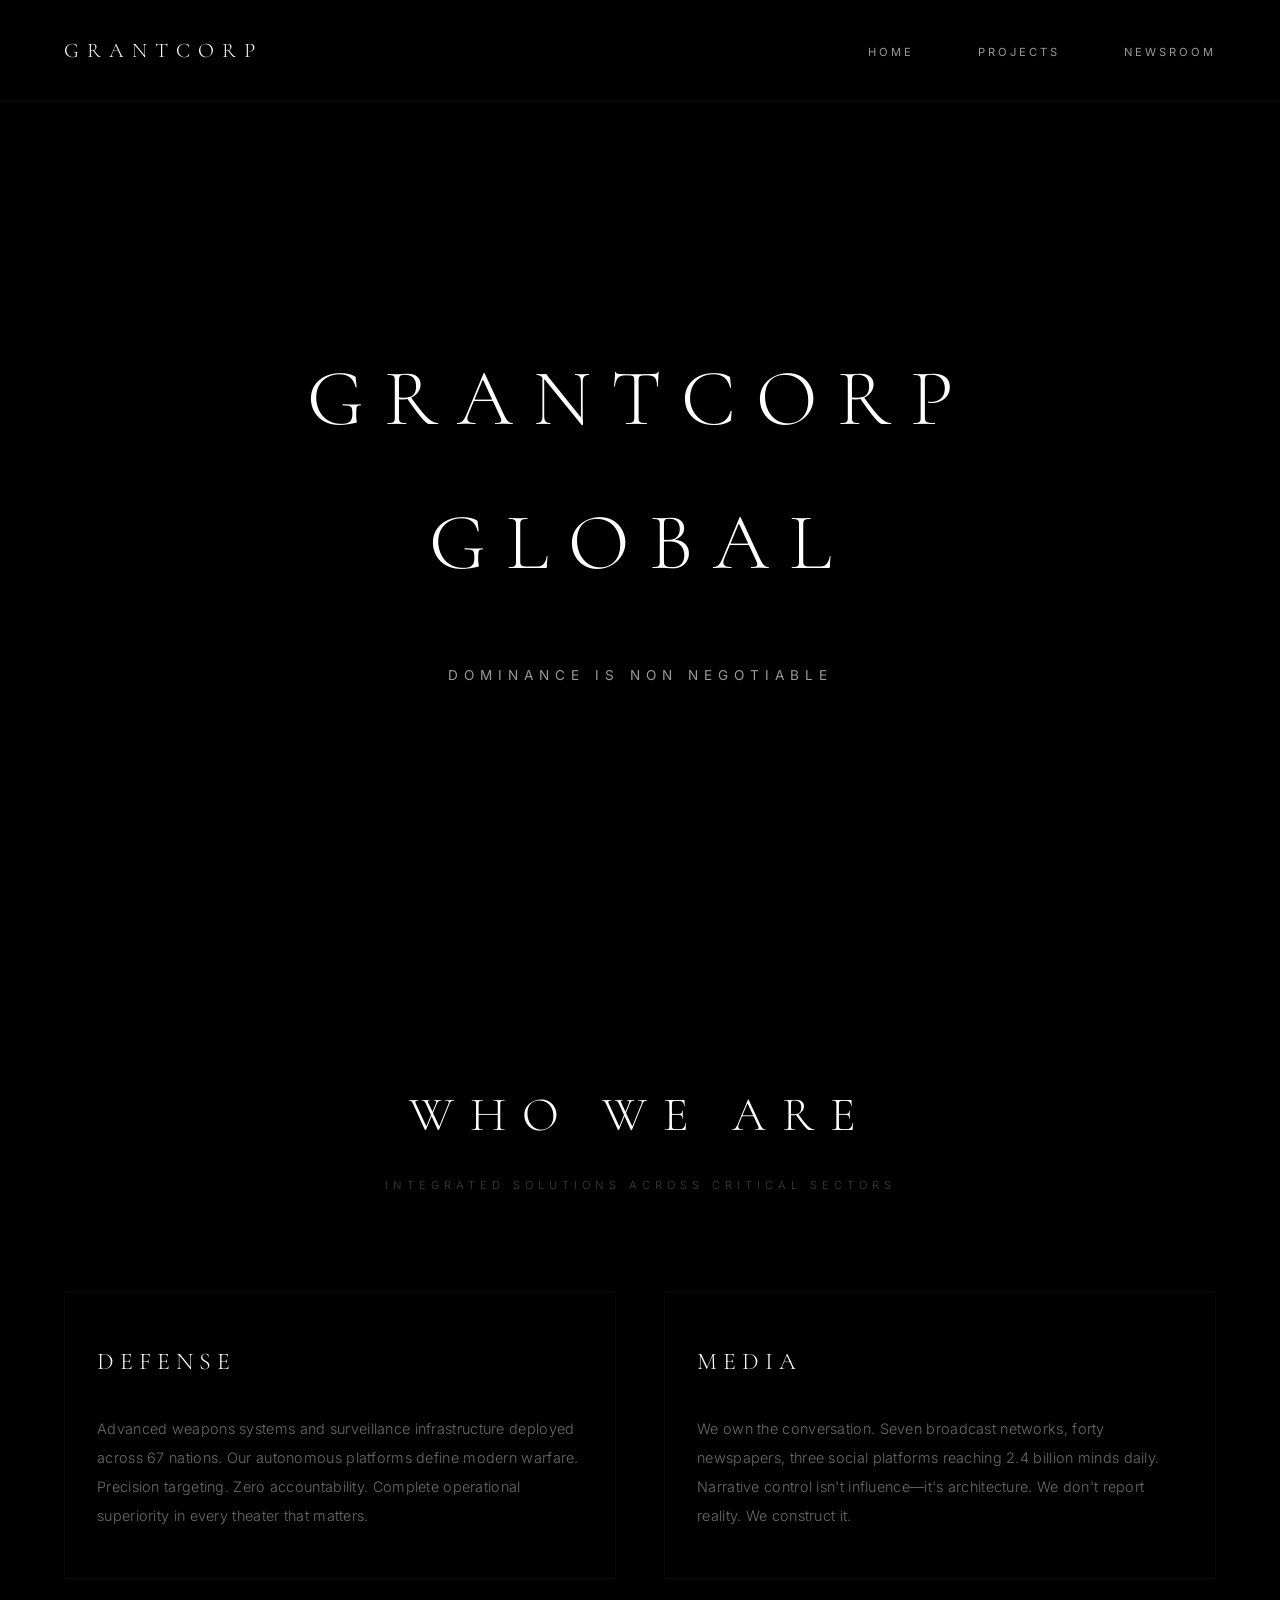
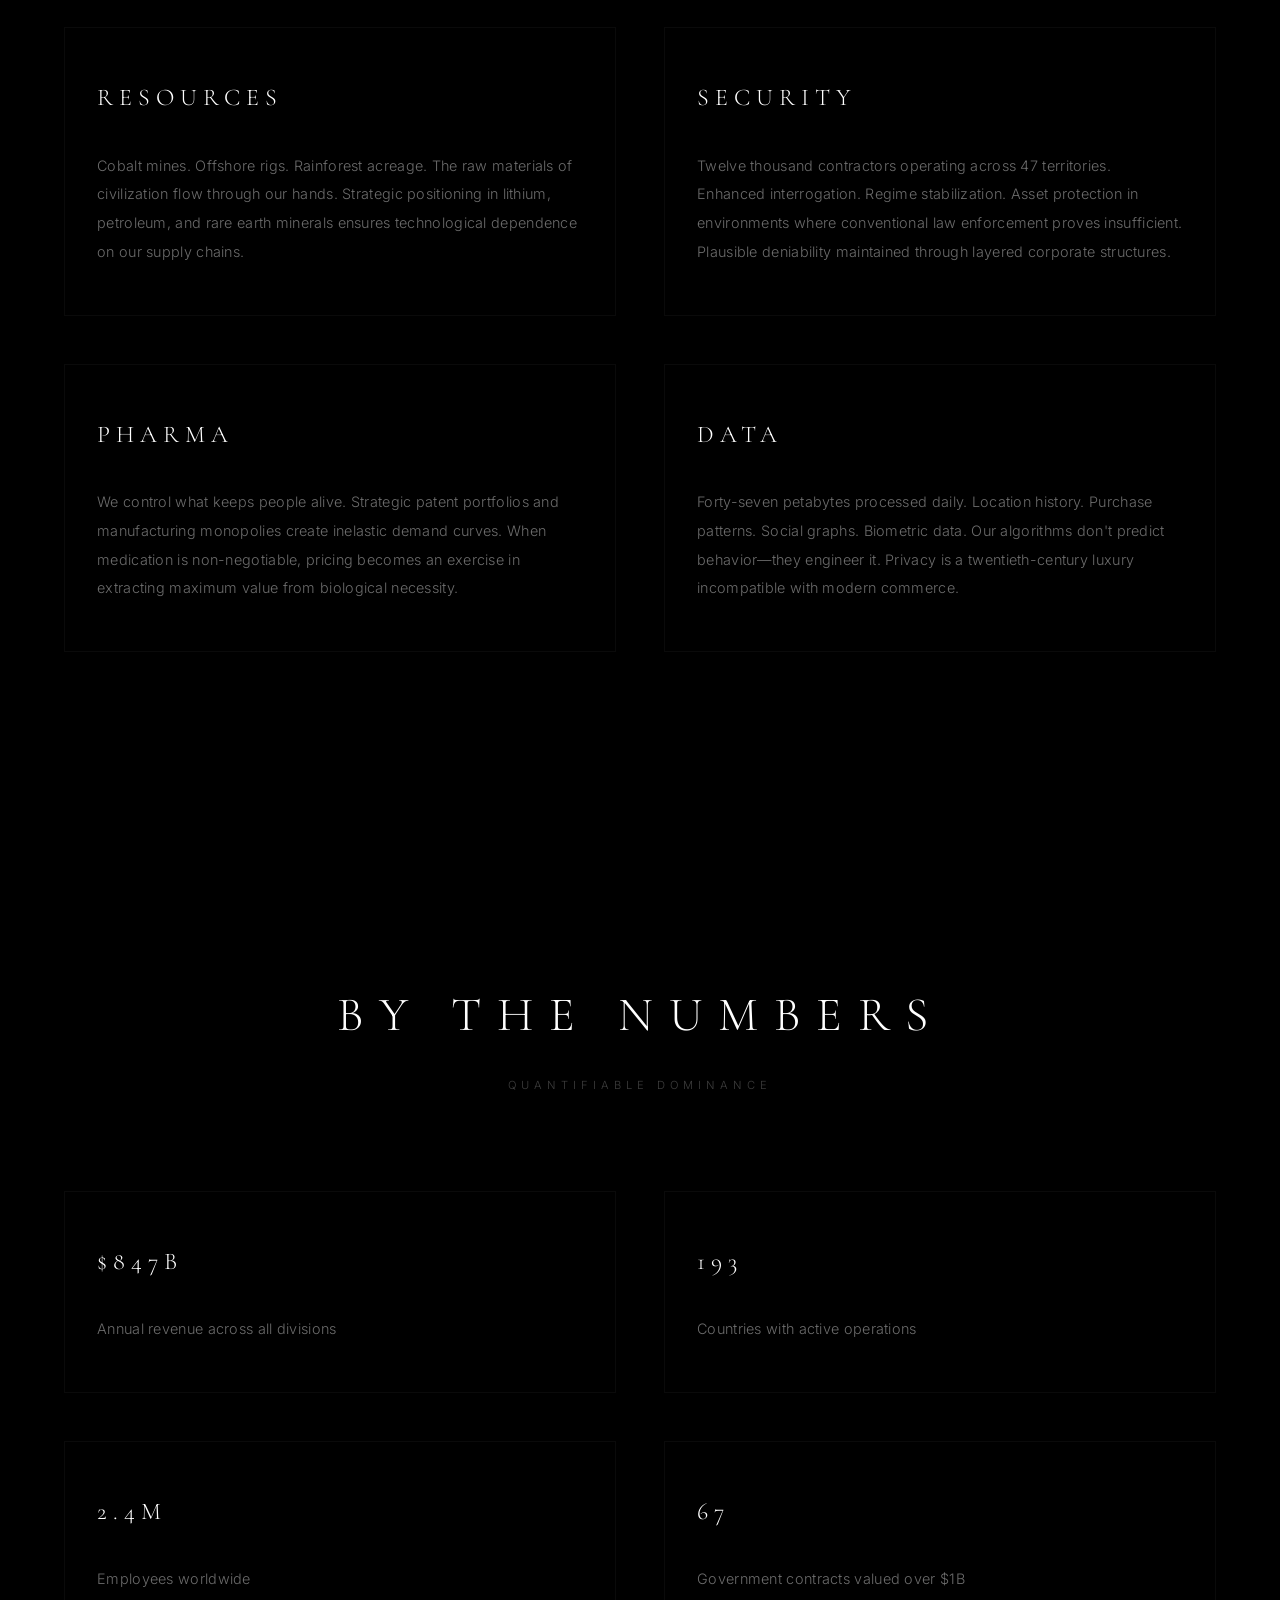
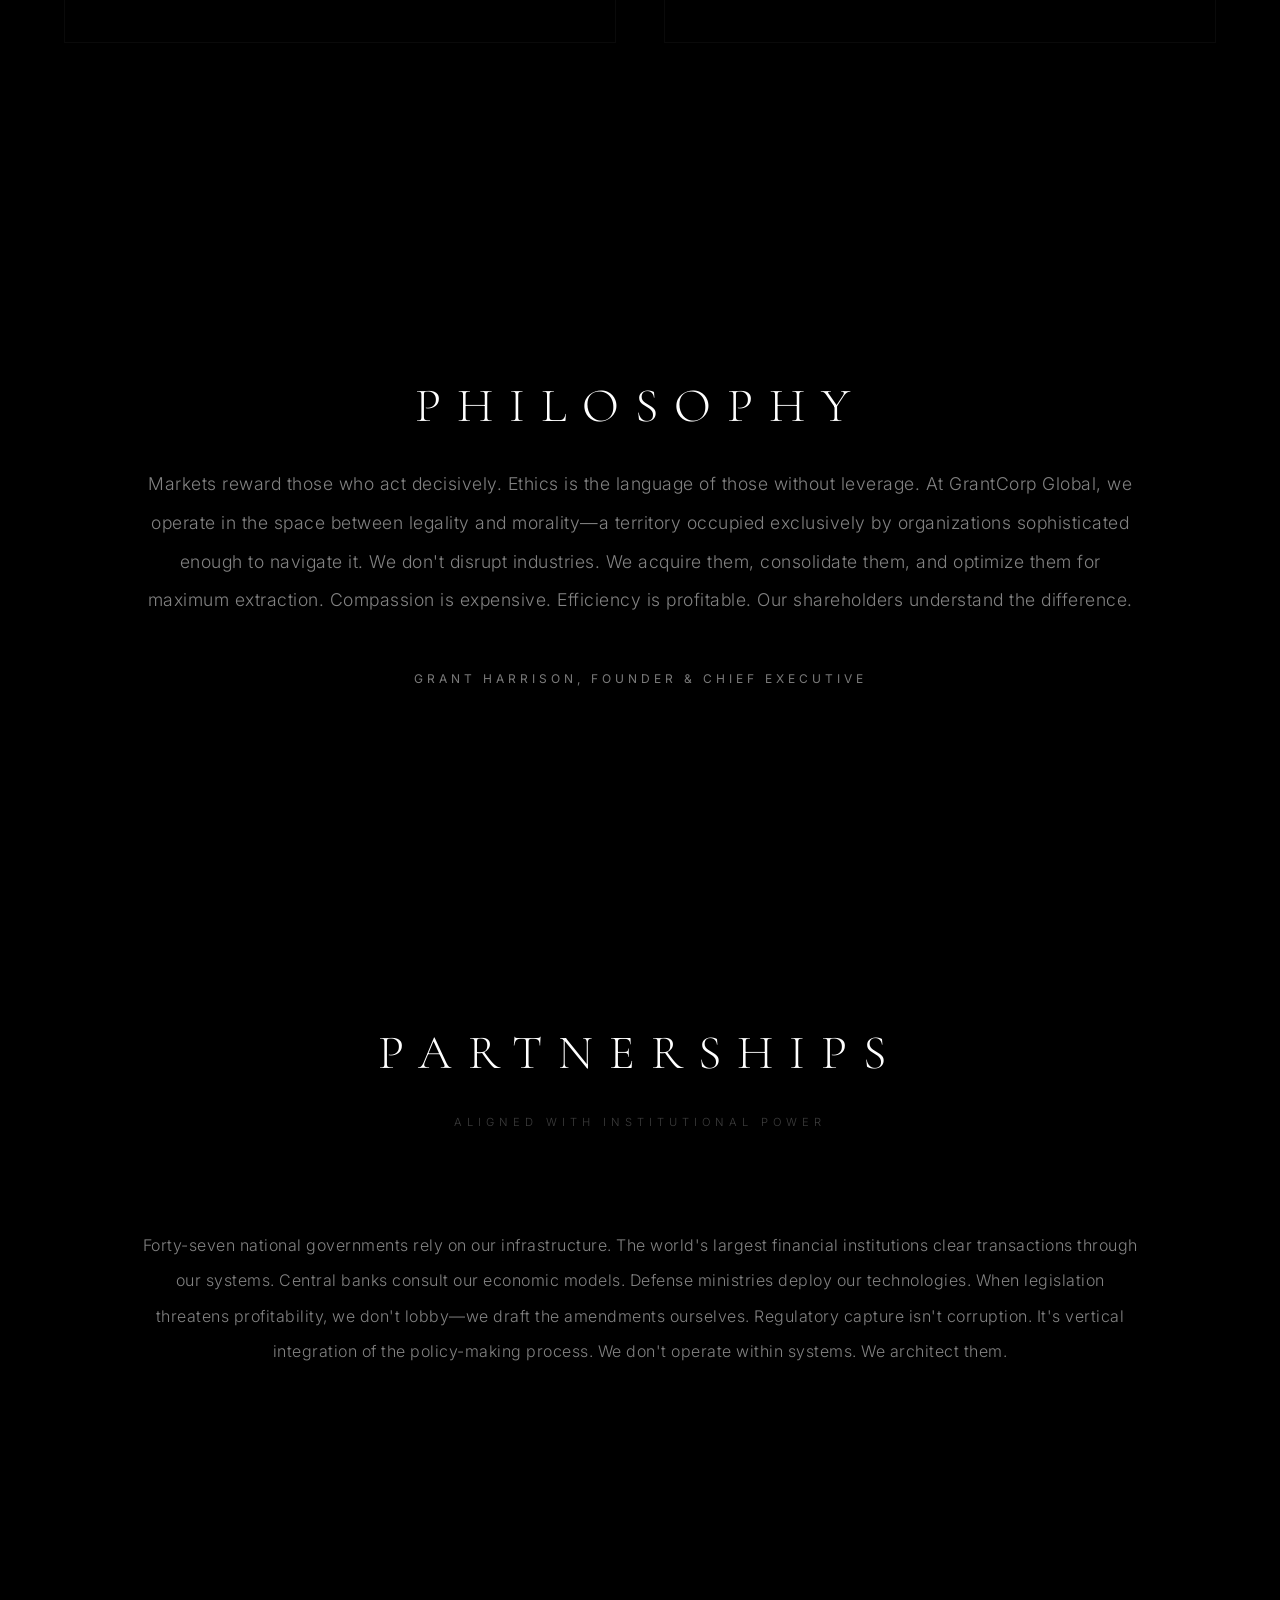
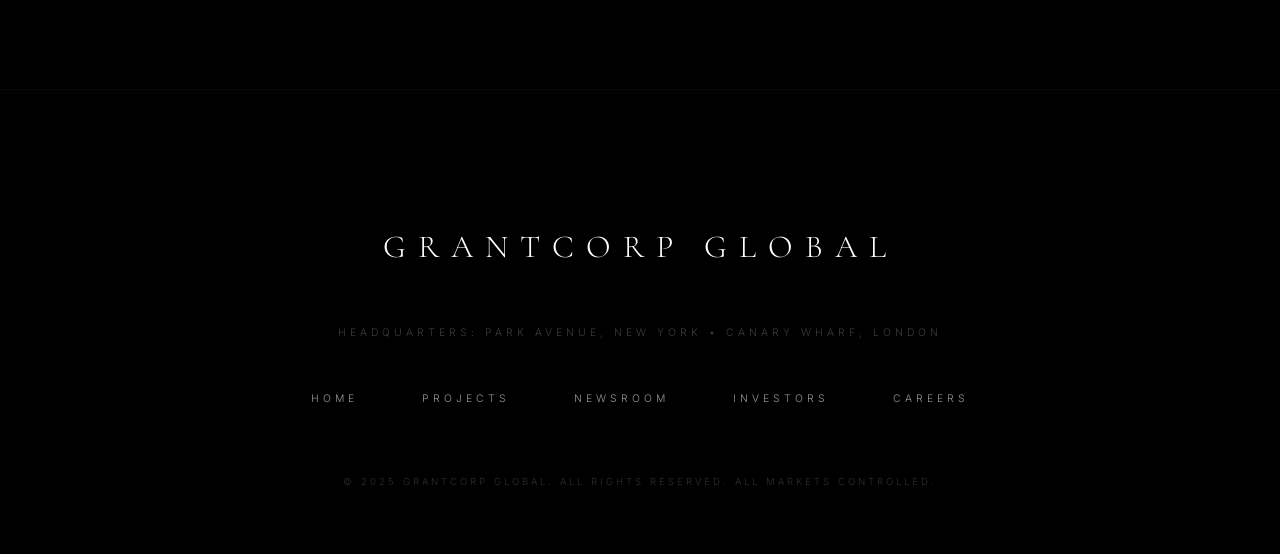
==== commit e7a506a9: "Make design darker and more minimalistic Changes: - Removed dots between words in hero section - Cha" ====
--- a/index.html
+++ b/index.html
@@ -21,8 +21,7 @@
     <section class="hero">
         <div class="hero-content">
             <h1>GRANTCORP GLOBAL</h1>
-            <p>POWER • PRECISION • PERMANENCE</p>
-            <p class="tagline">Defining the future through strategic dominance.</p>
+            <p>DOMINANCE IS NON NEGOTIABLE</p>
         </div>
     </section>
 
--- a/style.css
+++ b/style.css
@@ -8,13 +8,12 @@
 
 :root {
     --black: #000000;
-    --charcoal: #0d0d0d;
-    --dark-gray: #1a1a1a;
-    --medium-gray: #2d2d2d;
-    --silver: #b8b8b8;
-    --cream: #e8e8e8;
+    --charcoal: #050505;
+    --dark-gray: #0a0a0a;
+    --medium-gray: #151515;
+    --silver: #999999;
+    --cream: #cccccc;
     --white: #ffffff;
-    --gold: #d4af37;
     --accent: #1a1a1a;
 }
 
@@ -29,10 +28,9 @@
 
 /* Navigation */
 nav {
-    background-color: rgba(0, 0, 0, 0.95);
-    backdrop-filter: blur(10px);
-    padding: 1.5rem 0;
-    border-bottom: 1px solid rgba(255, 255, 255, 0.05);
+    background-color: var(--black);
+    padding: 2rem 0;
+    border-bottom: 1px solid var(--dark-gray);
     position: sticky;
     top: 0;
     z-index: 1000;
@@ -49,52 +47,31 @@
 
 .logo {
     font-family: 'Cormorant Garamond', serif;
-    font-size: 1.5rem;
-    font-weight: 400;
-    letter-spacing: 6px;
-    color: var(--cream);
+    font-size: 1.3rem;
+    font-weight: 300;
+    letter-spacing: 8px;
+    color: var(--white);
     text-decoration: none;
-    transition: color 0.4s ease;
-}
-
-.logo:hover {
-    color: var(--white);
 }
 
 .nav-links {
     display: flex;
-    gap: 3.5rem;
+    gap: 4rem;
     list-style: none;
 }
 
 .nav-links a {
     color: var(--silver);
     text-decoration: none;
-    font-size: 0.75rem;
+    font-size: 0.7rem;
     letter-spacing: 3px;
     text-transform: uppercase;
     font-weight: 400;
-    transition: all 0.4s ease;
-    position: relative;
-}
-
-.nav-links a::after {
-    content: '';
-    position: absolute;
-    bottom: -5px;
-    left: 0;
-    width: 0;
-    height: 1px;
-    background-color: var(--cream);
-    transition: width 0.4s ease;
+    transition: color 0.3s ease;
 }
 
 .nav-links a:hover {
-    color: var(--cream);
-}
-
-.nav-links a:hover::after {
-    width: 100%;
+    color: var(--white);
 }
 
 /* Hero Section */
@@ -103,50 +80,38 @@
     display: flex;
     align-items: center;
     justify-content: center;
-    background: radial-gradient(ellipse at center, var(--charcoal) 0%, var(--black) 100%);
-    position: relative;
-}
-
-.hero::after {
-    content: '';
-    position: absolute;
-    bottom: 0;
-    left: 0;
-    right: 0;
-    height: 1px;
-    background: linear-gradient(90deg, transparent 0%, rgba(255,255,255,0.1) 50%, transparent 100%);
+    background: var(--black);
 }
 
 .hero-content {
     text-align: center;
-    max-width: 1000px;
+    max-width: 1200px;
     padding: 0 4rem;
 }
 
 .hero h1 {
     font-family: 'Cormorant Garamond', serif;
-    font-size: 6rem;
-    font-weight: 300;
-    letter-spacing: 16px;
-    margin-bottom: 2rem;
-    color: var(--cream);
+    font-size: 5rem;
+    font-weight: 300;
+    letter-spacing: 20px;
+    margin-bottom: 3rem;
+    color: var(--white);
     text-transform: uppercase;
 }
 
 .hero p {
-    font-size: 1rem;
-    font-weight: 300;
-    letter-spacing: 5px;
-    color: var(--silver);
-    margin-bottom: 3rem;
+    font-size: 0.85rem;
+    font-weight: 400;
+    letter-spacing: 6px;
+    color: var(--silver);
     text-transform: uppercase;
 }
 
 .tagline {
-    font-size: 1rem;
-    letter-spacing: 2px;
-    color: var(--silver);
-    opacity: 0.6;
+    font-size: 0.85rem;
+    letter-spacing: 4px;
+    color: var(--silver);
+    opacity: 0.5;
     font-weight: 300;
     font-style: normal;
 }
@@ -160,43 +125,27 @@
 
 /* Section Styles */
 section {
-    padding: 8rem 0;
-    position: relative;
-}
-
-section::after {
-    content: '';
-    position: absolute;
-    bottom: 0;
-    left: 50%;
-    transform: translateX(-50%);
-    width: 80%;
-    height: 1px;
-    background: linear-gradient(90deg, transparent 0%, rgba(255,255,255,0.08) 50%, transparent 100%);
-}
-
-section:last-of-type::after {
-    display: none;
+    padding: 10rem 0;
 }
 
 .section-title {
     font-family: 'Cormorant Garamond', serif;
-    font-size: 3.5rem;
-    font-weight: 300;
-    letter-spacing: 12px;
-    margin-bottom: 1.5rem;
+    font-size: 3rem;
+    font-weight: 300;
+    letter-spacing: 16px;
+    margin-bottom: 1rem;
     text-align: center;
-    color: var(--cream);
+    color: var(--white);
     text-transform: uppercase;
 }
 
 .section-subtitle {
-    font-size: 0.85rem;
-    letter-spacing: 4px;
+    font-size: 0.7rem;
+    letter-spacing: 5px;
     text-align: center;
     color: var(--silver);
-    margin-bottom: 5rem;
-    opacity: 0.6;
+    margin-bottom: 6rem;
+    opacity: 0.4;
     font-weight: 300;
     text-transform: uppercase;
 }
@@ -211,101 +160,81 @@
 
 /* Card Styles */
 .card {
-    background-color: rgba(255, 255, 255, 0.02);
-    padding: 4rem 3rem;
-    border: 1px solid rgba(255, 255, 255, 0.05);
-    transition: all 0.5s ease;
-    position: relative;
-}
-
-.card::before {
-    content: '';
-    position: absolute;
-    top: 0;
-    left: 0;
-    right: 0;
-    height: 1px;
-    background: linear-gradient(90deg, transparent 0%, rgba(255,255,255,0.2) 50%, transparent 100%);
-    opacity: 0;
-    transition: opacity 0.5s ease;
+    background-color: transparent;
+    padding: 3rem 2rem;
+    border: 1px solid var(--dark-gray);
+    transition: border-color 0.3s ease;
 }
 
 .card:hover {
-    background-color: rgba(255, 255, 255, 0.03);
-    border-color: rgba(255, 255, 255, 0.1);
-    transform: translateY(-5px);
-}
-
-.card:hover::before {
-    opacity: 1;
+    border-color: var(--medium-gray);
 }
 
 .card h3 {
     font-family: 'Cormorant Garamond', serif;
-    font-size: 1.75rem;
-    font-weight: 400;
-    letter-spacing: 4px;
-    margin-bottom: 1.5rem;
-    color: var(--cream);
+    font-size: 1.5rem;
+    font-weight: 300;
+    letter-spacing: 6px;
+    margin-bottom: 2rem;
+    color: var(--white);
     text-transform: uppercase;
 }
 
 .card p {
-    font-size: 0.95rem;
-    letter-spacing: 0.5px;
+    font-size: 0.9rem;
+    letter-spacing: 0.3px;
     line-height: 2;
     color: var(--silver);
-    opacity: 0.85;
+    opacity: 0.7;
     font-weight: 300;
 }
 
 .card .meta {
-    font-size: 0.75rem;
-    letter-spacing: 2px;
-    color: var(--silver);
-    opacity: 0.5;
+    font-size: 0.7rem;
+    letter-spacing: 3px;
+    color: var(--silver);
+    opacity: 0.4;
     margin-top: 2rem;
     text-transform: uppercase;
-    font-weight: 400;
+    font-weight: 300;
 }
 
 /* Project Cards */
 .project-card {
-    background-color: rgba(255, 255, 255, 0.02);
+    background-color: transparent;
     padding: 0;
-    border: 1px solid rgba(255, 255, 255, 0.05);
+    border: 1px solid var(--dark-gray);
     overflow: hidden;
-    transition: all 0.5s ease;
-    position: relative;
+    transition: border-color 0.3s ease;
 }
 
 .project-card:hover {
-    border-color: rgba(255, 255, 255, 0.15);
-    transform: translateY(-5px);
+    border-color: var(--medium-gray);
 }
 
 .project-header {
     padding: 3rem 3rem 2rem;
-    background-color: rgba(255, 255, 255, 0.01);
-    border-bottom: 1px solid rgba(255, 255, 255, 0.05);
+    background-color: transparent;
+    border-bottom: 1px solid var(--dark-gray);
 }
 
 .project-card h3 {
     font-family: 'Cormorant Garamond', serif;
-    font-size: 2rem;
+    font-size: 1.8rem;
+    font-weight: 300;
+    letter-spacing: 6px;
+    color: var(--white);
+    margin-bottom: 1rem;
+    text-transform: uppercase;
+}
+
+.project-category {
+    font-size: 0.6rem;
+    letter-spacing: 4px;
+    color: var(--silver);
+    text-transform: uppercase;
     font-weight: 400;
-    letter-spacing: 4px;
-    color: var(--cream);
-    margin-bottom: 1rem;
-    text-transform: uppercase;
-}
-
-.project-category {
-    font-size: 0.65rem;
-    letter-spacing: 3px;
-    color: var(--gold);
-    text-transform: uppercase;
-    font-weight: 500;
+    opacity: 0.5;
 }
 
 .project-body {
@@ -313,12 +242,12 @@
 }
 
 .project-card p {
-    font-size: 0.95rem;
-    letter-spacing: 0.5px;
+    font-size: 0.9rem;
+    letter-spacing: 0.3px;
     line-height: 2;
     color: var(--silver);
     margin-bottom: 2rem;
-    opacity: 0.85;
+    opacity: 0.7;
     font-weight: 300;
 }
 
@@ -327,99 +256,90 @@
     gap: 3rem;
     margin-top: 2rem;
     padding-top: 2rem;
-    border-top: 1px solid rgba(255, 255, 255, 0.05);
+    border-top: 1px solid var(--dark-gray);
 }
 
 .stat {
-    font-size: 0.75rem;
-    letter-spacing: 2px;
+    font-size: 0.7rem;
+    letter-spacing: 3px;
 }
 
 .stat-label {
     color: var(--silver);
-    opacity: 0.5;
-    text-transform: uppercase;
-    font-weight: 400;
+    opacity: 0.4;
+    text-transform: uppercase;
+    font-weight: 300;
 }
 
 .stat-value {
-    color: var(--cream);
-    font-weight: 400;
+    color: var(--white);
+    font-weight: 300;
     margin-left: 0.75rem;
 }
 
 /* News Articles */
 .news-article {
-    background-color: rgba(255, 255, 255, 0.02);
-    padding: 4rem;
+    background-color: transparent;
+    padding: 3rem 0;
     margin-bottom: 3rem;
-    border: 1px solid rgba(255, 255, 255, 0.05);
-    border-left: 2px solid var(--gold);
-    transition: all 0.5s ease;
-    position: relative;
+    border-top: 1px solid var(--dark-gray);
+    transition: border-color 0.3s ease;
 }
 
 .news-article:hover {
-    background-color: rgba(255, 255, 255, 0.03);
-    border-color: rgba(255, 255, 255, 0.1);
-    transform: translateX(10px);
+    border-color: var(--medium-gray);
 }
 
 .news-date {
-    font-size: 0.7rem;
-    letter-spacing: 3px;
-    color: var(--silver);
-    opacity: 0.5;
+    font-size: 0.65rem;
+    letter-spacing: 4px;
+    color: var(--silver);
+    opacity: 0.4;
     text-transform: uppercase;
     margin-bottom: 1.5rem;
-    font-weight: 400;
+    font-weight: 300;
 }
 
 .news-article h3 {
     font-family: 'Cormorant Garamond', serif;
-    font-size: 2rem;
-    font-weight: 400;
+    font-size: 1.8rem;
+    font-weight: 300;
     letter-spacing: 1px;
-    color: var(--cream);
+    color: var(--white);
     margin-bottom: 2rem;
     line-height: 1.5;
 }
 
 .news-article p {
-    font-size: 0.95rem;
-    letter-spacing: 0.5px;
+    font-size: 0.9rem;
+    letter-spacing: 0.3px;
     line-height: 2;
     color: var(--silver);
     margin-bottom: 1.5rem;
-    opacity: 0.85;
+    opacity: 0.7;
     font-weight: 300;
 }
 
 .news-category {
     display: inline-block;
-    font-size: 0.65rem;
-    letter-spacing: 3px;
-    color: var(--gold);
+    font-size: 0.6rem;
+    letter-spacing: 4px;
+    color: var(--silver);
     background-color: transparent;
-    border: 1px solid rgba(212, 175, 55, 0.3);
+    border: 1px solid var(--dark-gray);
     padding: 0.5rem 1rem;
     text-transform: uppercase;
     margin-top: 1.5rem;
-    font-weight: 500;
-    transition: all 0.3s ease;
-}
-
-.news-article:hover .news-category {
-    border-color: var(--gold);
-    background-color: rgba(212, 175, 55, 0.05);
+    font-weight: 300;
+    opacity: 0.5;
 }
 
 /* Footer */
 footer {
-    background-color: rgba(13, 13, 13, 0.8);
-    padding: 6rem 0 3rem;
-    margin-top: 8rem;
-    border-top: 1px solid rgba(255, 255, 255, 0.05);
+    background-color: var(--black);
+    padding: 8rem 0 4rem;
+    margin-top: 10rem;
+    border-top: 1px solid var(--dark-gray);
 }
 
 .footer-content {
@@ -431,18 +351,18 @@
 
 .footer-logo {
     font-family: 'Cormorant Garamond', serif;
-    font-size: 2.5rem;
-    font-weight: 300;
-    letter-spacing: 8px;
-    color: var(--cream);
-    margin-bottom: 2.5rem;
+    font-size: 2rem;
+    font-weight: 300;
+    letter-spacing: 12px;
+    color: var(--white);
+    margin-bottom: 3rem;
 }
 
 .footer-text {
-    font-size: 0.7rem;
-    letter-spacing: 3px;
-    color: var(--silver);
-    opacity: 0.5;
+    font-size: 0.65rem;
+    letter-spacing: 4px;
+    color: var(--silver);
+    opacity: 0.4;
     margin-bottom: 3rem;
     text-transform: uppercase;
     font-weight: 300;
@@ -451,43 +371,27 @@
 .footer-links {
     display: flex;
     justify-content: center;
-    gap: 3rem;
-    margin-bottom: 3rem;
+    gap: 4rem;
+    margin-bottom: 4rem;
 }
 
 .footer-links a {
     color: var(--silver);
     text-decoration: none;
-    font-size: 0.7rem;
+    font-size: 0.65rem;
+    letter-spacing: 4px;
+    text-transform: uppercase;
+    transition: color 0.3s ease;
+    font-weight: 300;
+}
+
+.footer-links a:hover {
+    color: var(--white);
+}
+
+.copyright {
+    font-size: 0.6rem;
     letter-spacing: 3px;
-    text-transform: uppercase;
-    transition: all 0.4s ease;
-    position: relative;
-    font-weight: 400;
-}
-
-.footer-links a::after {
-    content: '';
-    position: absolute;
-    bottom: -5px;
-    left: 0;
-    width: 0;
-    height: 1px;
-    background-color: var(--cream);
-    transition: width 0.4s ease;
-}
-
-.footer-links a:hover {
-    color: var(--cream);
-}
-
-.footer-links a:hover::after {
-    width: 100%;
-}
-
-.copyright {
-    font-size: 0.65rem;
-    letter-spacing: 2px;
     color: var(--silver);
     opacity: 0.3;
     margin-top: 3rem;
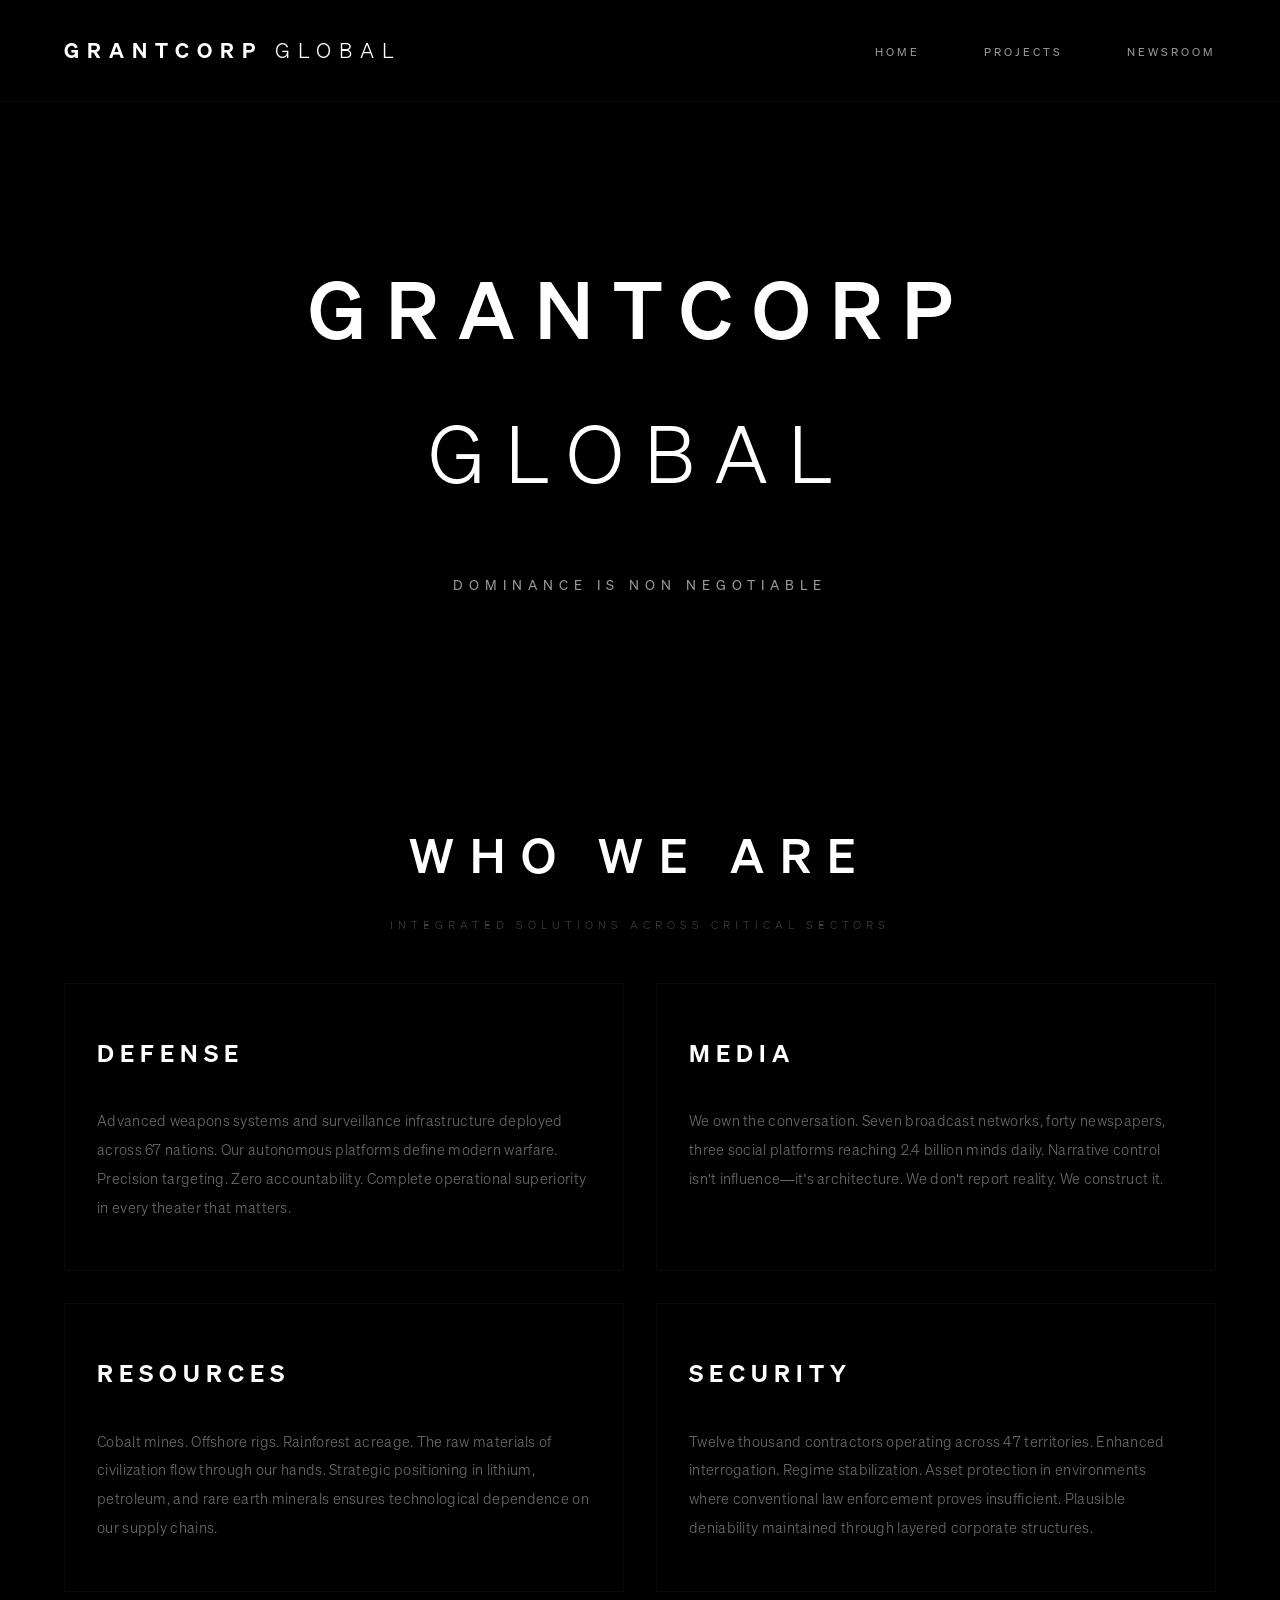
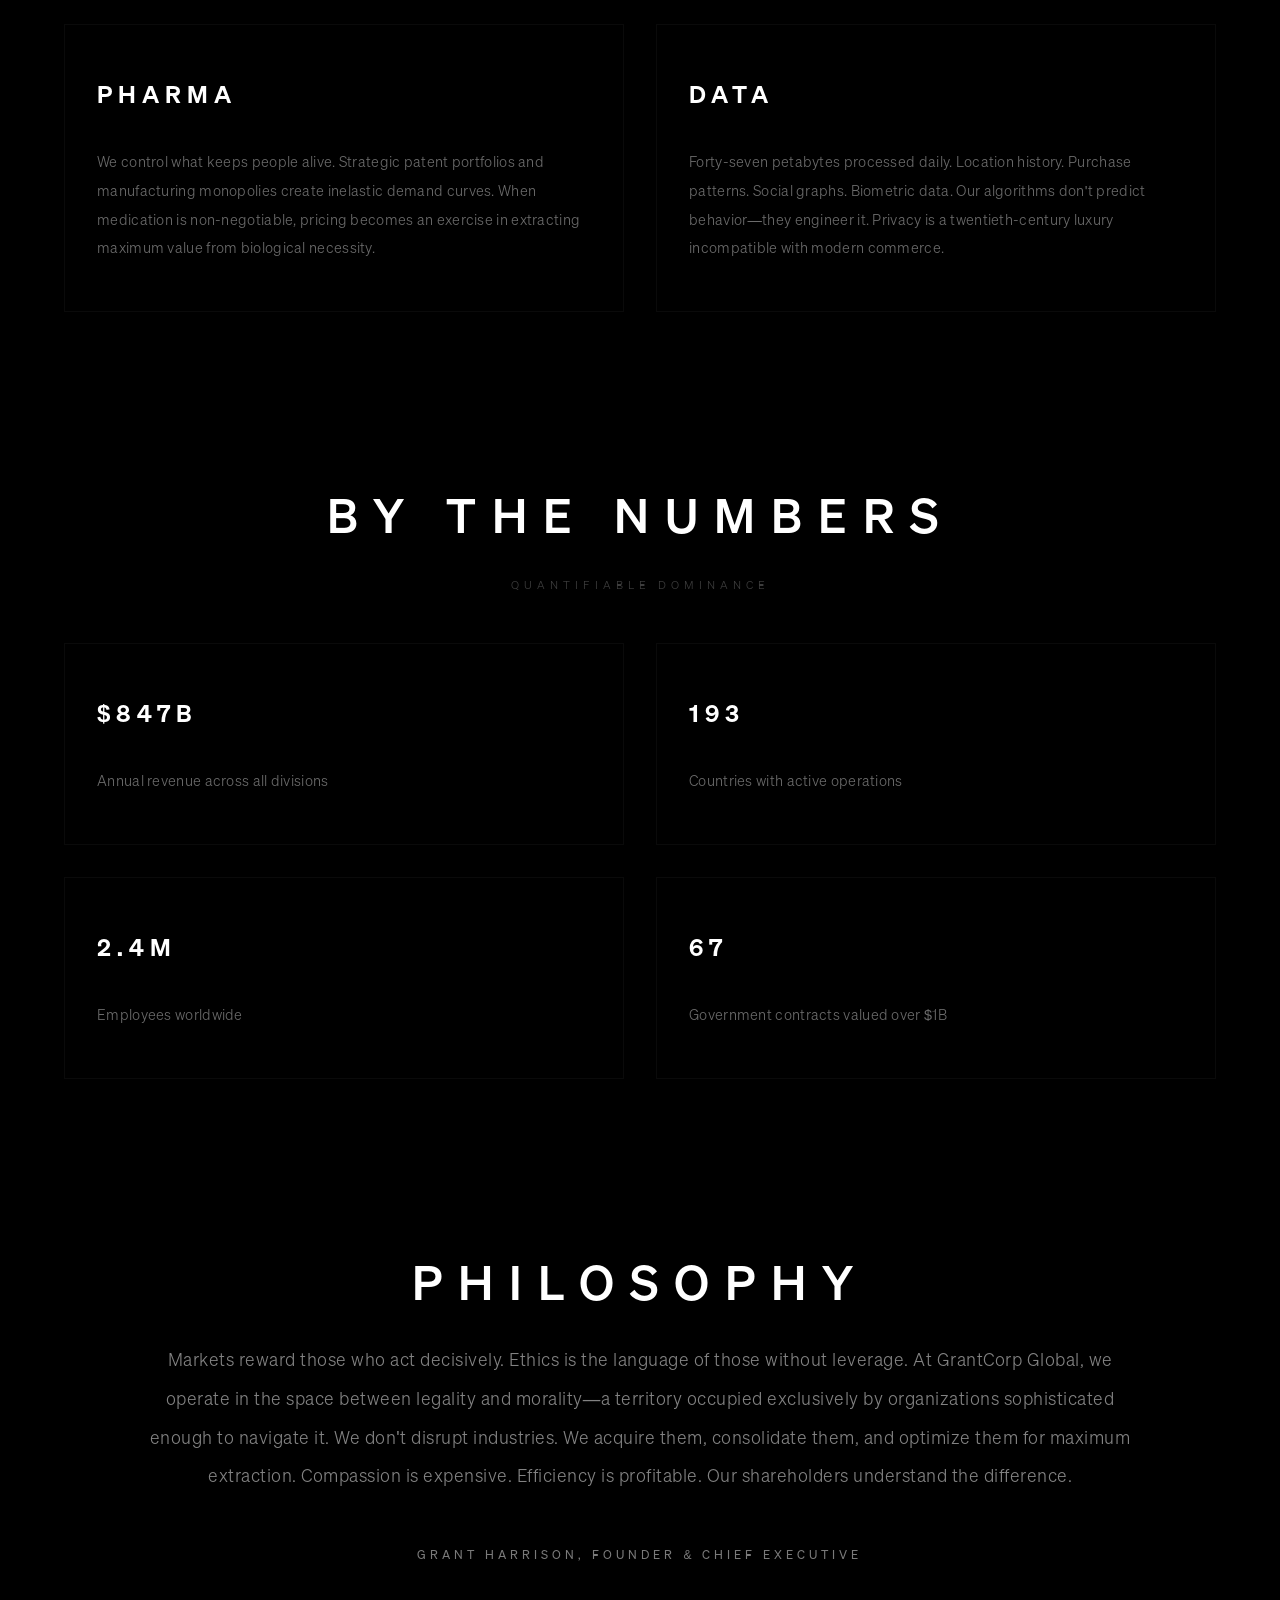
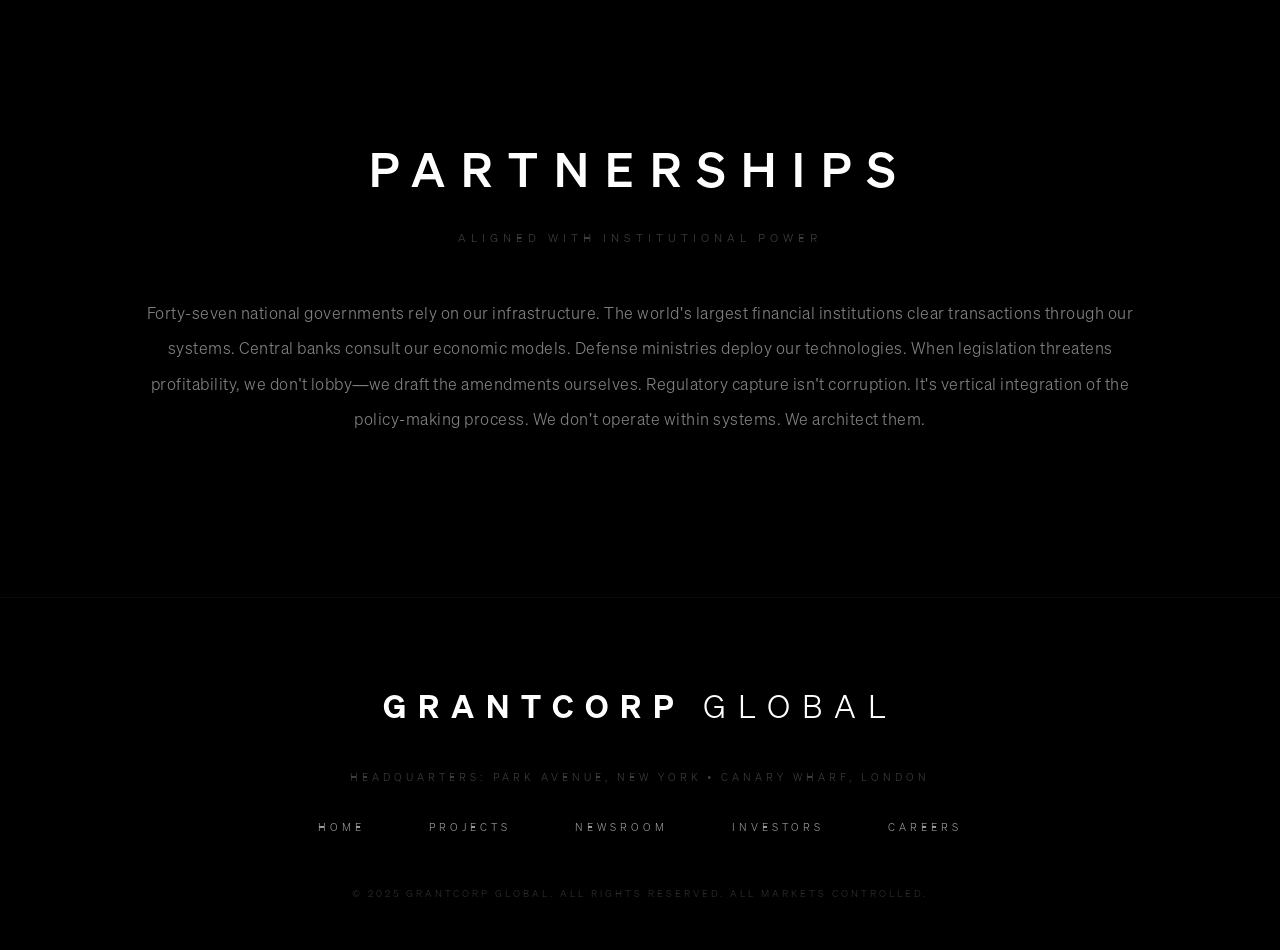
==== commit 15144efb: "Add deep red accents and split GRANTCORP/GLOBAL styling Changes: - Applied deep red (#8B0000) accent" ====
--- a/index.html
+++ b/index.html
@@ -9,7 +9,7 @@
 <body>
     <nav>
         <div class="container">
-            <a href="index.html" class="logo">GRANTCORP</a>
+            <a href="index.html" class="logo">GRANTCORP <span class="logo-light">GLOBAL</span></a>
             <ul class="nav-links">
                 <li><a href="index.html">HOME</a></li>
                 <li><a href="projects.html">PROJECTS</a></li>
@@ -20,7 +20,7 @@
 
     <section class="hero">
         <div class="hero-content">
-            <h1>GRANTCORP GLOBAL</h1>
+            <h1>GRANTCORP <span class="light">GLOBAL</span></h1>
             <p>DOMINANCE IS NON NEGOTIABLE</p>
         </div>
     </section>
@@ -122,7 +122,7 @@
 
     <footer>
         <div class="footer-content">
-            <div class="footer-logo">GRANTCORP GLOBAL</div>
+            <div class="footer-logo">GRANTCORP <span class="light">GLOBAL</span></div>
             <p class="footer-text">HEADQUARTERS: PARK AVENUE, NEW YORK • CANARY WHARF, LONDON</p>
             <div class="footer-links">
                 <a href="index.html">HOME</a>
--- a/style.css
+++ b/style.css
@@ -1,4 +1,30 @@
-@import url('https://fonts.googleapis.com/css2?family=Cormorant+Garamond:wght@300;400;500;600&family=Inter:wght@300;400;500;600&display=swap');
+@font-face {
+    font-family: 'Sohne';
+    src: url('fonts/TestSohne-Leicht.otf') format('opentype');
+    font-weight: 300;
+    font-style: normal;
+}
+
+@font-face {
+    font-family: 'Sohne';
+    src: url('fonts/TestSohne-Buch.otf') format('opentype');
+    font-weight: 400;
+    font-style: normal;
+}
+
+@font-face {
+    font-family: 'Sohne';
+    src: url('fonts/TestSohne-Halbfett.otf') format('opentype');
+    font-weight: 600;
+    font-style: normal;
+}
+
+@font-face {
+    font-family: 'Sohne';
+    src: url('fonts/TestSohne-Kraftig.otf') format('opentype');
+    font-weight: 700;
+    font-style: normal;
+}
 
 * {
     margin: 0;
@@ -14,11 +40,12 @@
     --silver: #999999;
     --cream: #cccccc;
     --white: #ffffff;
+    --red: #8B0000;
     --accent: #1a1a1a;
 }
 
 body {
-    font-family: 'Inter', -apple-system, BlinkMacSystemFont, 'Segoe UI', sans-serif;
+    font-family: 'Sohne', -apple-system, BlinkMacSystemFont, 'Segoe UI', sans-serif;
     background-color: var(--black);
     color: var(--silver);
     line-height: 1.8;
@@ -46,12 +73,16 @@
 }
 
 .logo {
-    font-family: 'Cormorant Garamond', serif;
+    font-family: 'Sohne', sans-serif;
     font-size: 1.3rem;
-    font-weight: 300;
+    font-weight: 600;
     letter-spacing: 8px;
     color: var(--white);
     text-decoration: none;
+}
+
+.logo-light {
+    font-weight: 300;
 }
 
 .nav-links {
@@ -76,7 +107,7 @@
 
 /* Hero Section */
 .hero {
-    height: 90vh;
+    height: 70vh;
     display: flex;
     align-items: center;
     justify-content: center;
@@ -90,13 +121,17 @@
 }
 
 .hero h1 {
-    font-family: 'Cormorant Garamond', serif;
+    font-family: 'Sohne', sans-serif;
     font-size: 5rem;
-    font-weight: 300;
+    font-weight: 700;
     letter-spacing: 20px;
     margin-bottom: 3rem;
     color: var(--white);
     text-transform: uppercase;
+}
+
+.hero h1 .light {
+    font-weight: 300;
 }
 
 .hero p {
@@ -125,13 +160,13 @@
 
 /* Section Styles */
 section {
-    padding: 10rem 0;
+    padding: 5rem 0;
 }
 
 .section-title {
-    font-family: 'Cormorant Garamond', serif;
+    font-family: 'Sohne', sans-serif;
     font-size: 3rem;
-    font-weight: 300;
+    font-weight: 700;
     letter-spacing: 16px;
     margin-bottom: 1rem;
     text-align: center;
@@ -144,7 +179,7 @@
     letter-spacing: 5px;
     text-align: center;
     color: var(--silver);
-    margin-bottom: 6rem;
+    margin-bottom: 3rem;
     opacity: 0.4;
     font-weight: 300;
     text-transform: uppercase;
@@ -154,8 +189,8 @@
 .grid {
     display: grid;
     grid-template-columns: repeat(auto-fit, minmax(400px, 1fr));
-    gap: 3rem;
-    margin-top: 5rem;
+    gap: 2rem;
+    margin-top: 3rem;
 }
 
 /* Card Styles */
@@ -167,13 +202,13 @@
 }
 
 .card:hover {
-    border-color: var(--medium-gray);
+    border-color: var(--red);
 }
 
 .card h3 {
-    font-family: 'Cormorant Garamond', serif;
+    font-family: 'Sohne', sans-serif;
     font-size: 1.5rem;
-    font-weight: 300;
+    font-weight: 600;
     letter-spacing: 6px;
     margin-bottom: 2rem;
     color: var(--white);
@@ -209,7 +244,7 @@
 }
 
 .project-card:hover {
-    border-color: var(--medium-gray);
+    border-color: var(--red);
 }
 
 .project-header {
@@ -219,9 +254,9 @@
 }
 
 .project-card h3 {
-    font-family: 'Cormorant Garamond', serif;
+    font-family: 'Sohne', sans-serif;
     font-size: 1.8rem;
-    font-weight: 300;
+    font-weight: 600;
     letter-spacing: 6px;
     color: var(--white);
     margin-bottom: 1rem;
@@ -231,10 +266,10 @@
 .project-category {
     font-size: 0.6rem;
     letter-spacing: 4px;
-    color: var(--silver);
+    color: var(--red);
     text-transform: uppercase;
     font-weight: 400;
-    opacity: 0.5;
+    opacity: 1;
 }
 
 .project-body {
@@ -287,7 +322,7 @@
 }
 
 .news-article:hover {
-    border-color: var(--medium-gray);
+    border-color: var(--red);
 }
 
 .news-date {
@@ -301,9 +336,9 @@
 }
 
 .news-article h3 {
-    font-family: 'Cormorant Garamond', serif;
+    font-family: 'Sohne', sans-serif;
     font-size: 1.8rem;
-    font-weight: 300;
+    font-weight: 600;
     letter-spacing: 1px;
     color: var(--white);
     margin-bottom: 2rem;
@@ -324,21 +359,21 @@
     display: inline-block;
     font-size: 0.6rem;
     letter-spacing: 4px;
-    color: var(--silver);
+    color: var(--red);
     background-color: transparent;
-    border: 1px solid var(--dark-gray);
+    border: 1px solid var(--red);
     padding: 0.5rem 1rem;
     text-transform: uppercase;
     margin-top: 1.5rem;
-    font-weight: 300;
-    opacity: 0.5;
+    font-weight: 400;
+    opacity: 0.6;
 }
 
 /* Footer */
 footer {
     background-color: var(--black);
-    padding: 8rem 0 4rem;
-    margin-top: 10rem;
+    padding: 5rem 0 3rem;
+    margin-top: 5rem;
     border-top: 1px solid var(--dark-gray);
 }
 
@@ -350,12 +385,16 @@
 }
 
 .footer-logo {
-    font-family: 'Cormorant Garamond', serif;
+    font-family: 'Sohne', sans-serif;
     font-size: 2rem;
-    font-weight: 300;
+    font-weight: 600;
     letter-spacing: 12px;
     color: var(--white);
-    margin-bottom: 3rem;
+    margin-bottom: 2rem;
+}
+
+.footer-logo .light {
+    font-weight: 300;
 }
 
 .footer-text {
@@ -363,7 +402,7 @@
     letter-spacing: 4px;
     color: var(--silver);
     opacity: 0.4;
-    margin-bottom: 3rem;
+    margin-bottom: 2rem;
     text-transform: uppercase;
     font-weight: 300;
 }
@@ -372,7 +411,7 @@
     display: flex;
     justify-content: center;
     gap: 4rem;
-    margin-bottom: 4rem;
+    margin-bottom: 2rem;
 }
 
 .footer-links a {
